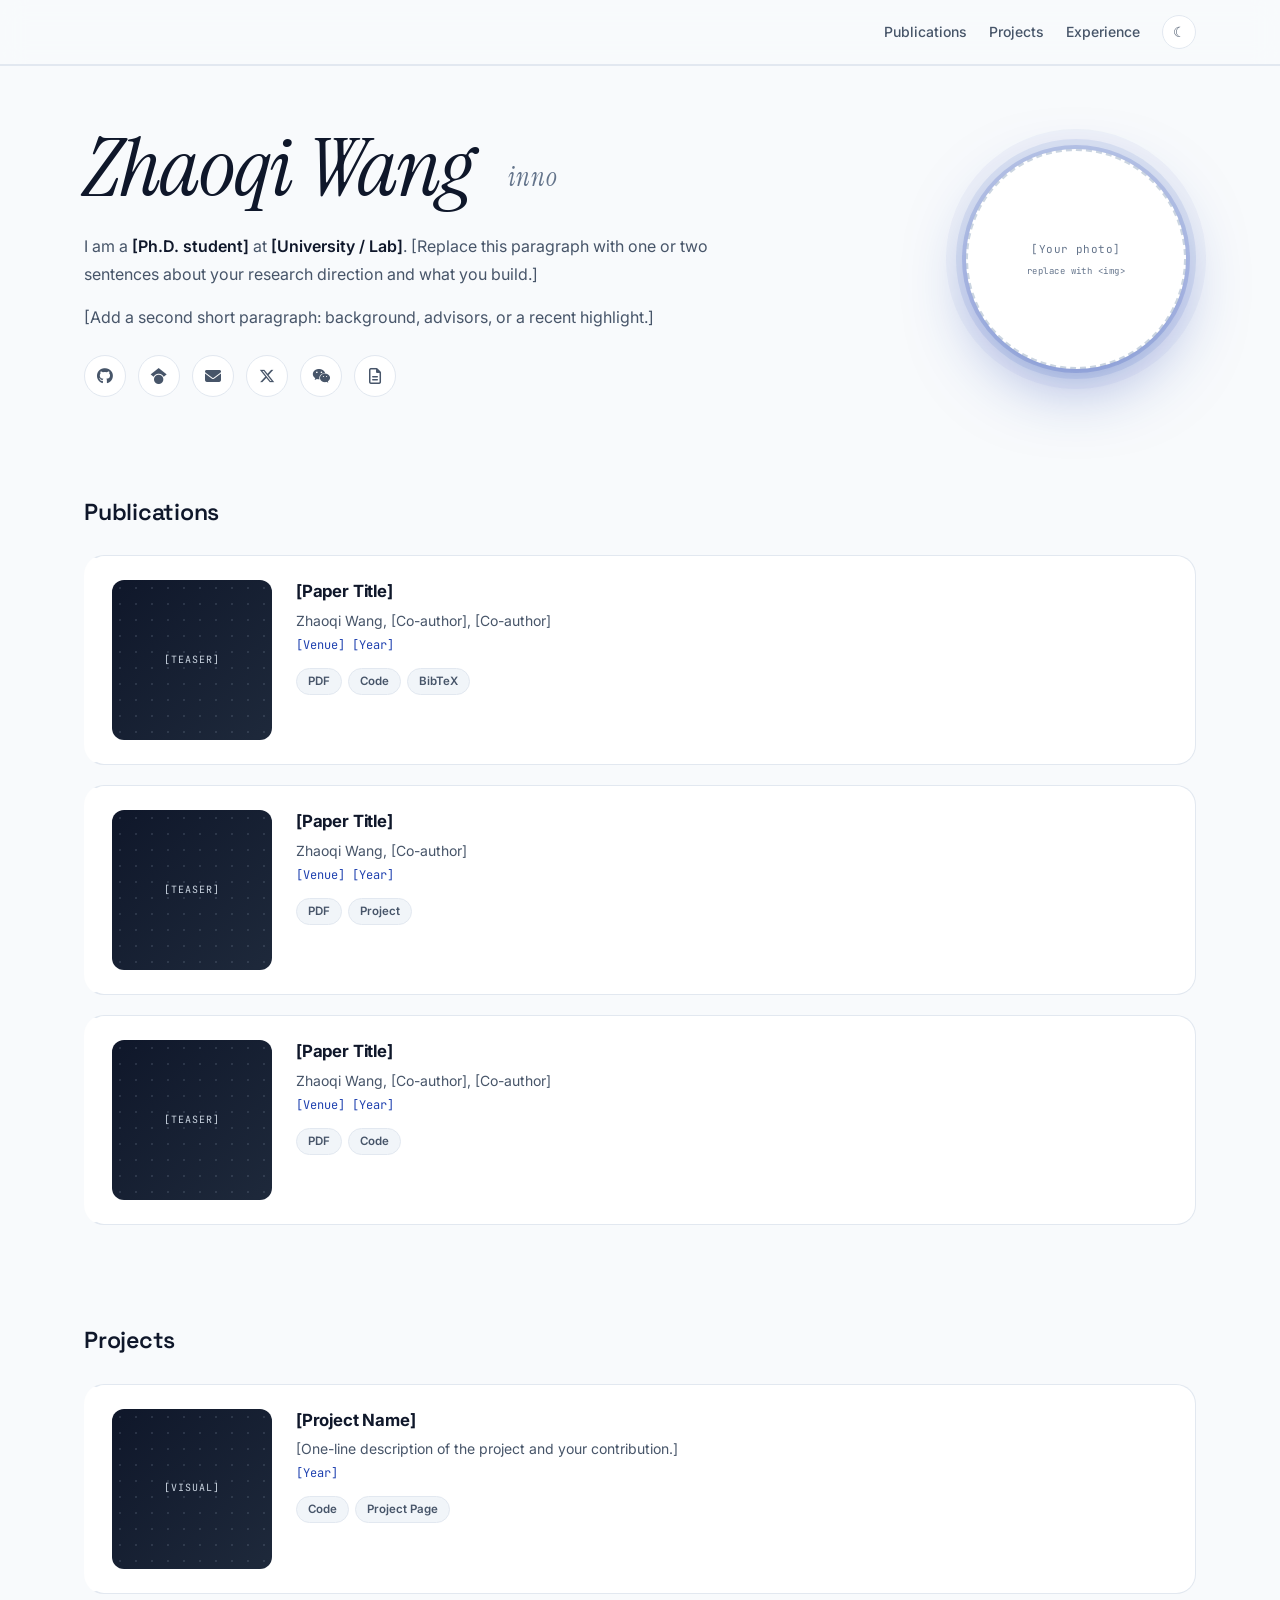
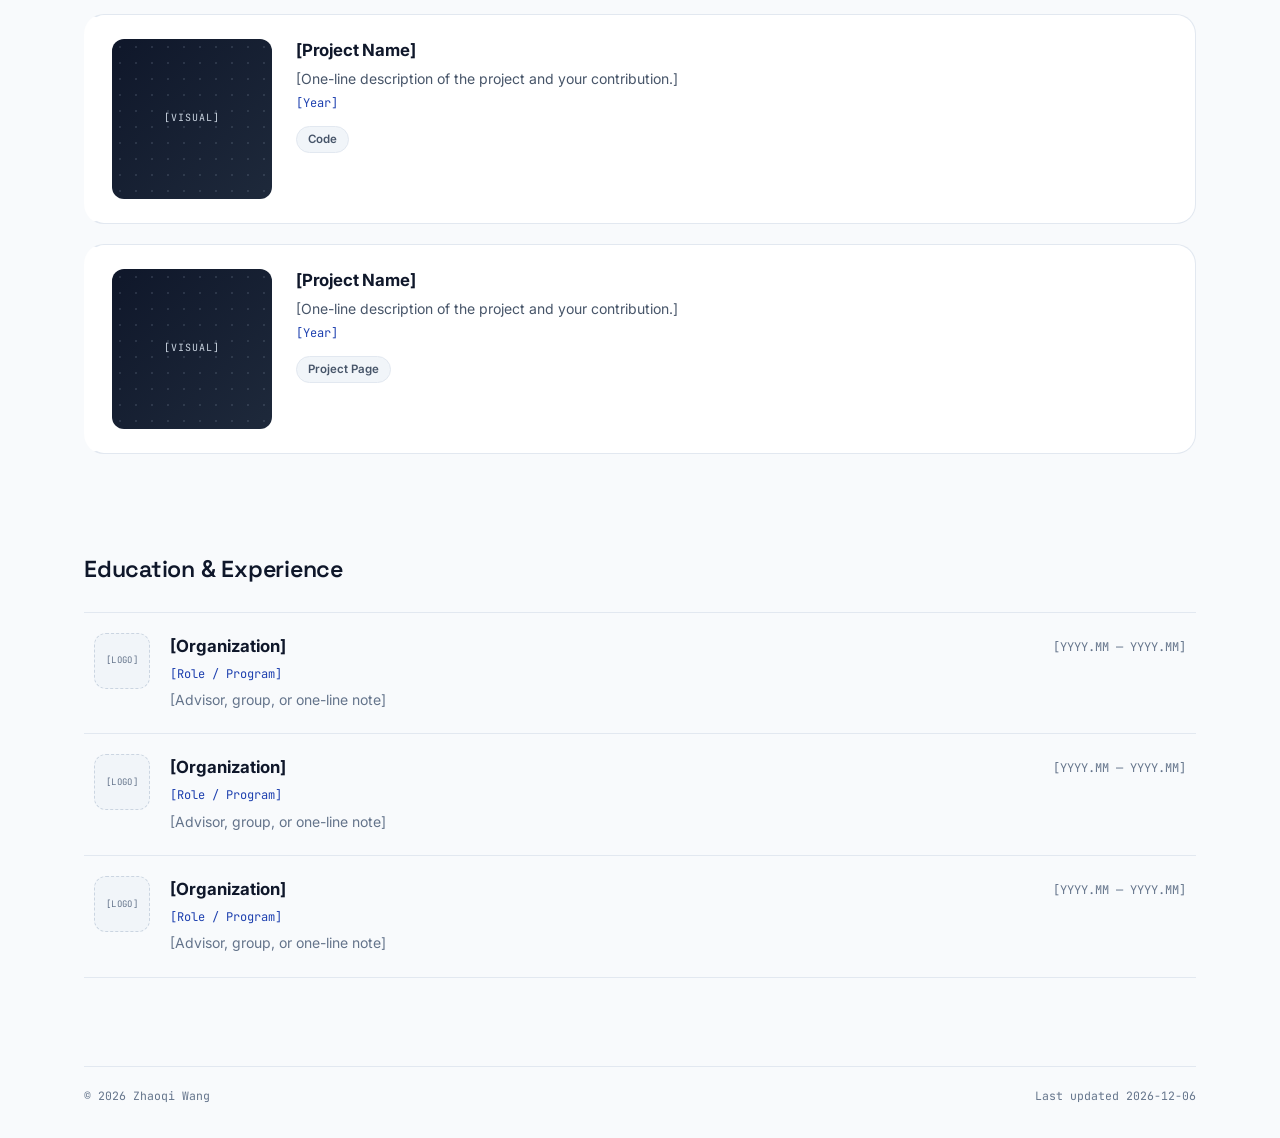
==== index.html @ 3d065499 "✨ feat: add static single-page homepage 1. index.html: add the hero, publications, projects, and edu" ====
<!DOCTYPE html>
<html lang="en" class="no-js">
<head>
    <meta charset="UTF-8">
    <meta name="viewport" content="width=device-width, initial-scale=1.0">
    <title>Zhaoqi Wang · inno</title>
    <meta name="description" content="Personal homepage of Zhaoqi Wang (inno) — [one-line research statement].">

    <link rel="icon" href="data:image/svg+xml,%3Csvg xmlns='http://www.w3.org/2000/svg' viewBox='0 0 64 64'%3E%3Crect width='64' height='64' rx='14' fill='%231e40af'/%3E%3Ctext x='32' y='41' font-family='Georgia,serif' font-style='italic' font-size='24' fill='%23ffffff' text-anchor='middle'%3Ei%3C/text%3E%3C/svg%3E">

    <link rel="preconnect" href="https://fonts.googleapis.com">
    <link rel="preconnect" href="https://fonts.gstatic.com" crossorigin>
    <link href="https://fonts.googleapis.com/css2?family=Inter:wght@300;400;500;600;700;800&family=Instrument+Serif:ital@1&family=JetBrains+Mono:wght@400;500&family=Space+Grotesk:wght@500;600&display=swap" rel="stylesheet">
    <link rel="stylesheet" href="https://cdnjs.cloudflare.com/ajax/libs/font-awesome/6.5.0/css/all.min.css">

    <script>
        (function () {
            try {
                var saved = localStorage.getItem('theme');
                var dark = saved ? saved === 'dark' : window.matchMedia('(prefers-color-scheme: dark)').matches;
                if (dark) document.documentElement.classList.add('dark');
            } catch (e) {}
        })();
    </script>

    <link rel="stylesheet" href="assets/css/site.css">
    <script src="assets/js/site.js" defer></script>
</head>
<body id="top">

    <a class="skip-link" href="#main">Skip to content</a>
    <div class="progress-bar" id="progressBar" aria-hidden="true"></div>

    <!-- ================== NAV ================== -->
    <nav class="nav-bar" aria-label="Primary">
        <div class="nav-inner">
            <div class="nav-right">
                <div class="nav-links">
                    <a href="#publications">Publications</a>
                    <a href="#projects">Projects</a>
                    <a href="#experience">Experience</a>
                </div>
                <button class="theme-toggle" id="themeToggle" type="button" aria-label="Switch to dark mode" aria-pressed="false">
                    <span class="theme-icon" aria-hidden="true">☾</span>
                </button>
            </div>
        </div>
    </nav>

    <main id="main" tabindex="-1" class="page">

    <!-- ================== HERO ================== -->
    <section class="hero-section" aria-labelledby="hero-title">
        <div class="hero-grid">
            <div class="hero-copy">
                <h1 class="hero-name" id="hero-title"><span class="hero-name-text">Zhaoqi Wang</span> <span class="hero-alias">inno</span></h1>

                <!-- TODO: replace with two short paragraphs about your work and background -->
                <div class="hero-bio">
                    <p>
                        I am a <strong>[Ph.D. student]</strong> at <strong>[University / Lab]</strong>.
                        [Replace this paragraph with one or two sentences about your research direction and what you build.]
                    </p>
                    <p>
                        [Add a second short paragraph: background, advisors, or a recent highlight.]
                    </p>
                </div>

                <!-- TODO: keep GitHub, replace the placeholder links and email -->
                <div class="social-row">
                    <a class="icon-btn" href="https://github.com/ZhaoQiiiii" target="_blank" rel="noopener" aria-label="GitHub" title="GitHub">
                        <i class="fab fa-github" aria-hidden="true"></i>
                    </a>
                    <a class="icon-btn" href="https://scholar.google.com/citations?user=07W_oIMAAAAJ" target="_blank" rel="noopener" aria-label="Google Scholar" title="Google Scholar">
                        <i class="fab fa-google-scholar" aria-hidden="true"></i>
                    </a>
                    <a class="icon-btn" href="mailto:iinnoovo123@gmail.com" aria-label="Email" title="Email">
                        <i class="fa-solid fa-envelope" aria-hidden="true"></i>
                    </a>
                    <a class="icon-btn" href="#" aria-label="TODO — X / Twitter link" title="X / Twitter">
                        <i class="fab fa-x-twitter" aria-hidden="true"></i>
                    </a>
                    <!-- TODO: replace data-wechat with your WeChat ID (click copies it) -->
                    <button class="icon-btn wechat-btn" id="wechatBtn" type="button" data-wechat="[WeChat ID]" aria-label="Copy WeChat ID" title="WeChat">
                        <i class="fa-brands fa-weixin" aria-hidden="true"></i>
                        <span class="wechat-tip" role="status" aria-live="polite"></span>
                    </button>
                    <a class="icon-btn" href="#" aria-label="TODO — CV link" title="CV">
                        <i class="fa-regular fa-file-lines" aria-hidden="true"></i>
                    </a>
                </div>
            </div>

            <div class="hero-photo">
                <!-- TODO: replace this block with <img class="profile-photo" src="assets/img/portrait.jpg" alt="Zhaoqi Wang"> -->
                <div class="profile-placeholder" role="img" aria-label="Placeholder for your portrait photo">
                    <span>[Your photo]</span>
                    <span class="profile-hint">replace with &lt;img&gt;</span>
                </div>
            </div>
        </div>
    </section>

    <!-- ================== PUBLICATIONS ================== -->
    <section id="publications" class="section reveal" aria-labelledby="publications-title">
        <h2 class="section-title" id="publications-title">Publications</h2>

        <!-- TODO: duplicate .pcard for each paper -->
        <div class="card-list">
            <article class="pcard">
                <div class="thumb" aria-hidden="true"><span>[Teaser]</span></div>
                <div class="pcard-body">
                    <h3 class="pcard-title">[Paper Title]</h3>
                    <p class="pauthors">Zhaoqi Wang, [Co-author], [Co-author]</p>
                    <p class="pvenue">[Venue] [Year]</p>
                    <div class="pcard-links">
                        <a class="link-pill" href="#" aria-label="TODO — paper PDF">PDF</a>
                        <a class="link-pill" href="#" aria-label="TODO — code">Code</a>
                        <a class="link-pill" href="#" aria-label="TODO — BibTeX">BibTeX</a>
                    </div>
                </div>
            </article>

            <article class="pcard">
                <div class="thumb" aria-hidden="true"><span>[Teaser]</span></div>
                <div class="pcard-body">
                    <h3 class="pcard-title">[Paper Title]</h3>
                    <p class="pauthors">Zhaoqi Wang, [Co-author]</p>
                    <p class="pvenue">[Venue] [Year]</p>
                    <div class="pcard-links">
                        <a class="link-pill" href="#" aria-label="TODO — paper PDF">PDF</a>
                        <a class="link-pill" href="#" aria-label="TODO — project page">Project</a>
                    </div>
                </div>
            </article>

            <article class="pcard">
                <div class="thumb" aria-hidden="true"><span>[Teaser]</span></div>
                <div class="pcard-body">
                    <h3 class="pcard-title">[Paper Title]</h3>
                    <p class="pauthors">Zhaoqi Wang, [Co-author], [Co-author]</p>
                    <p class="pvenue">[Venue] [Year]</p>
                    <div class="pcard-links">
                        <a class="link-pill" href="#" aria-label="TODO — paper PDF">PDF</a>
                        <a class="link-pill" href="#" aria-label="TODO — code">Code</a>
                    </div>
                </div>
            </article>
        </div>
    </section>

    <!-- ================== PROJECTS ================== -->
    <section id="projects" class="section reveal" aria-labelledby="projects-title">
        <h2 class="section-title" id="projects-title">Projects</h2>

        <!-- TODO: duplicate .pcard for each project -->
        <div class="card-list">
            <article class="pcard">
                <div class="thumb" aria-hidden="true"><span>[Visual]</span></div>
                <div class="pcard-body">
                    <h3 class="pcard-title">[Project Name]</h3>
                    <p class="pdesc">[One-line description of the project and your contribution.]</p>
                    <p class="pvenue">[Year]</p>
                    <div class="pcard-links">
                        <a class="link-pill" href="#" aria-label="TODO — code">Code</a>
                        <a class="link-pill" href="#" aria-label="TODO — project page">Project Page</a>
                    </div>
                </div>
            </article>

            <article class="pcard">
                <div class="thumb" aria-hidden="true"><span>[Visual]</span></div>
                <div class="pcard-body">
                    <h3 class="pcard-title">[Project Name]</h3>
                    <p class="pdesc">[One-line description of the project and your contribution.]</p>
                    <p class="pvenue">[Year]</p>
                    <div class="pcard-links">
                        <a class="link-pill" href="#" aria-label="TODO — code">Code</a>
                    </div>
                </div>
            </article>

            <article class="pcard">
                <div class="thumb" aria-hidden="true"><span>[Visual]</span></div>
                <div class="pcard-body">
                    <h3 class="pcard-title">[Project Name]</h3>
                    <p class="pdesc">[One-line description of the project and your contribution.]</p>
                    <p class="pvenue">[Year]</p>
                    <div class="pcard-links">
                        <a class="link-pill" href="#" aria-label="TODO — project page">Project Page</a>
                    </div>
                </div>
            </article>
        </div>
    </section>

    <!-- ================== EXPERIENCE ================== -->
    <section id="experience" class="section reveal" aria-labelledby="experience-title">
        <h2 class="section-title" id="experience-title">Education <span class="amp">&amp;</span> Experience</h2>

        <!-- TODO: replace rows; add or delete .exp-row as needed. Keep this logo / info / date layout. -->
        <div class="exp-list">
            <div class="exp-row">
                <div class="exp-logo" aria-hidden="true">[Logo]</div>
                <div class="exp-info">
                    <b>[Organization]</b>
                    <p class="role">[Role / Program]</p>
                    <p>[Advisor, group, or one-line note]</p>
                </div>
                <div class="exp-date">[YYYY.MM — YYYY.MM]</div>
            </div>

            <div class="exp-row">
                <div class="exp-logo" aria-hidden="true">[Logo]</div>
                <div class="exp-info">
                    <b>[Organization]</b>
                    <p class="role">[Role / Program]</p>
                    <p>[Advisor, group, or one-line note]</p>
                </div>
                <div class="exp-date">[YYYY.MM — YYYY.MM]</div>
            </div>

            <div class="exp-row">
                <div class="exp-logo" aria-hidden="true">[Logo]</div>
                <div class="exp-info">
                    <b>[Organization]</b>
                    <p class="role">[Role / Program]</p>
                    <p>[Advisor, group, or one-line note]</p>
                </div>
                <div class="exp-date">[YYYY.MM — YYYY.MM]</div>
            </div>
        </div>
    </section>

    </main>

    <!-- ================== FOOTER ================== -->
    <footer class="site-footer">
        <div class="footer-inner">
            <div class="footer-meta">© <span id="year">2026</span> Zhaoqi Wang</div>
            <div class="footer-meta">Last updated <span id="last-updated">—</span></div>
        </div>
    </footer>

    <button class="back-to-top" id="backToTop" type="button" aria-label="Back to top">↑</button>

</body>
</html>
---- assets/css/site.css ----
/* ============================================================
   Zhaoqi Wang — personal homepage
   Visual language: light academic / blue accent / card grid.
   Code is original; layout and tokens follow the reference style.
   ============================================================ */

:root {
    --brand: #1e40af;
    --brand-2: #1d4ed8;
    --brand-hover: #1e3a8a;
    --brand-gradient: linear-gradient(135deg, #1e40af 0%, #1d4ed8 100%);

    --bg: #f8fafc;
    --surface: #ffffff;
    --border: #e2e8f0;
    --border-subtle: #f1f5f9;

    --text: #0f172a;
    --text-soft: #475569;
    --text-muted: #64748b;

    --maxw: 1152px;
    --radius: 20px;
    --radius-sm: 12px;
    --shadow-card: 0 16px 48px -12px rgba(30, 64, 175, 0.20);
    --shadow-soft: 0 8px 24px -12px rgba(15, 23, 42, 0.18);

    --font-sans: 'Inter', 'Lato', system-ui, -apple-system, BlinkMacSystemFont, 'Segoe UI', Roboto, sans-serif;
    --font-display: 'Instrument Serif', Georgia, 'Times New Roman', serif;
    --font-heading: 'Space Grotesk', 'Inter', system-ui, sans-serif;
    --font-mono: 'JetBrains Mono', 'SF Mono', 'Fira Code', ui-monospace, SFMono-Regular, Menlo, monospace;

    --ease: cubic-bezier(0.2, 0.7, 0.2, 1);
}

html.dark {
    color-scheme: dark;
    --brand: #93c5fd;
    --brand-2: #a5b4fc;
    --brand-hover: #bfdbfe;
    --brand-gradient: linear-gradient(135deg, #93c5fd 0%, #a5b4fc 100%);

    --bg: #0d1117;
    --surface: #161b22;
    --border: #21262d;
    --border-subtle: #161b22;

    --text: #e6edf3;
    --text-soft: #c9d1d9;
    --text-muted: #8b949e;

    --shadow-card: 0 16px 48px -12px rgba(0, 0, 0, 0.55);
    --shadow-soft: 0 8px 24px -12px rgba(0, 0, 0, 0.55);
}

/* ===== reset & base ===== */
*, *::before, *::after { box-sizing: border-box; }

html {
    background: var(--bg);
    scroll-behavior: smooth;
    -webkit-text-size-adjust: 100%;
}

body {
    margin: 0;
    font-family: var(--font-sans);
    background: var(--bg);
    color: var(--text);
    line-height: 1.65;
    -webkit-font-smoothing: antialiased;
    -moz-osx-font-smoothing: grayscale;
    overflow-x: clip;
}

img, svg { max-width: 100%; display: block; }

a {
    color: var(--brand);
    text-decoration: none;
    transition: color 0.15s ease;
}
a:hover { color: var(--brand-hover); }


p { margin: 0 0 1em; }
ul { margin: 0; padding: 0; }

::selection { background: rgba(30, 64, 175, 0.16); color: var(--text); }

:focus-visible {
    outline: 2px solid var(--brand);
    outline-offset: 3px;
    border-radius: 4px;
}

.skip-link {
    position: fixed;
    top: 8px;
    left: 8px;
    z-index: 200;
    padding: 10px 14px;
    border-radius: 8px;
    background: var(--brand);
    color: #fff;
    font-size: 0.85rem;
    transform: translateY(-160%);
    transition: transform 0.2s var(--ease);
}
.skip-link:focus { transform: none; color: #fff; }
#main:focus { outline: none; }

/* Controls that require JavaScript */
.no-js .theme-toggle,
.no-js .wechat-btn { display: none; }

/* ===== reading progress ===== */
.progress-bar {
    position: fixed;
    top: 0;
    left: 0;
    z-index: 100;
    height: 3px;
    width: 0;
    background-image: linear-gradient(90deg, #ff5b1f 0%, #ff5fa2 50%, #1547ff 100%);
    background-size: 100vw 100%;
    box-shadow: 0 0 14px rgba(21, 71, 255, 0.35);
}

html.dark .progress-bar {
    background-image: linear-gradient(90deg, #fb923c 0%, #f472b6 50%, #60a5fa 100%);
    box-shadow: 0 0 14px rgba(96, 165, 250, 0.45);
}

/* ===== nav ===== */
.nav-bar {
    position: sticky;
    top: 0;
    z-index: 50;
    background: color-mix(in srgb, var(--bg) 82%, transparent);
    border-bottom: 2px solid var(--border);
    backdrop-filter: saturate(180%) blur(12px);
    -webkit-backdrop-filter: saturate(180%) blur(12px);
}

.nav-inner {
    max-width: var(--maxw);
    margin: 0 auto;
    padding: 0 20px;
    height: 64px;
    display: flex;
    align-items: center;
    justify-content: flex-end;
    gap: 16px;
}

.nav-right {
    display: flex;
    align-items: center;
    gap: 22px;
}

.nav-links {
    display: flex;
    align-items: center;
    gap: 22px;
    font-size: 14px;
    font-weight: 500;
}

.nav-links a {
    position: relative;
    color: var(--text-soft);
    padding: 4px 0;
}
.nav-links a::after {
    content: "";
    position: absolute;
    left: 0;
    right: 100%;
    bottom: 0;
    height: 2px;
    border-radius: 2px;
    background: var(--brand-gradient);
    transition: right 0.2s var(--ease), left 0.2s var(--ease);
}
.nav-links a:hover { color: var(--text); }
.nav-links a:hover::after { left: 0; right: 0; }

.theme-toggle {
    display: inline-flex;
    align-items: center;
    justify-content: center;
    flex-shrink: 0;
    width: 34px;
    height: 34px;
    border: 1px solid var(--border);
    border-radius: 50%;
    background: var(--surface);
    color: var(--text-soft);
    font-size: 14px;
    cursor: pointer;
    transition: color 0.15s ease, border-color 0.15s ease;
}
.theme-toggle:hover { color: var(--brand); border-color: var(--brand); }

/* ===== layout ===== */
.page {
    max-width: var(--maxw);
    margin: 0 auto;
    padding: 0 20px;
}

/* ===== hero ===== */
.hero-section {
    position: relative;
    padding: 56px 0 48px;
}
.hero-grid {
    display: grid;
    grid-template-columns: minmax(0, 1fr) 240px;
    gap: 48px;
    align-items: center;
}

.hero-name-text {
    display: inline-block;
    transform: scaleY(0.92);
    transform-origin: center center;
}

.hero-name {
    display: flex;
    align-items: center;
    margin: 0;
    font-family: var(--font-display);
    font-style: italic;
    font-weight: 400;
    font-size: clamp(3rem, 6.8vw, 5.6rem);
    letter-spacing: -0.015em;
    line-height: 1.05;
    overflow-wrap: anywhere;
}

.hero-alias {
    display: inline-block;
    margin-left: 0.35em;
    font-family: var(--font-display);
    font-style: italic;
    font-size: 0.3em;
    font-weight: 400;
    letter-spacing: 0.04em;
    color: var(--text-muted);
    white-space: nowrap;
    transform: translate(1em, 0.4em);
}

.hero-bio {
    max-width: 42rem;
    margin-top: 1.25rem;
    color: var(--text-soft);
}
.hero-bio p { line-height: 1.7; }
.hero-bio p:last-child { margin-bottom: 0; }
.hero-bio strong { color: var(--text); font-weight: 600; }

.social-row {
    display: flex;
    flex-wrap: wrap;
    gap: 12px;
    margin-top: 1.5rem;
}

.icon-btn {
    position: relative;
    display: inline-flex;
    align-items: center;
    justify-content: center;
    width: 42px;
    height: 42px;
    padding: 0;
    border: 1px solid var(--border);
    border-radius: 50%;
    background: var(--surface);
    color: var(--text-soft);
    font-family: inherit;
    font-size: 16px;
    line-height: 1;
    cursor: pointer;
    transition: transform 0.2s ease, background 0.2s ease, color 0.2s ease, border-color 0.2s ease;
}
.icon-btn:hover {
    transform: translateY(-3px) rotate(-6deg);
    background: var(--text);
    color: var(--surface);
    border-color: var(--text);
}

.wechat-tip {
    position: absolute;
    bottom: calc(100% + 8px);
    left: 50%;
    padding: 3px 8px;
    border-radius: 6px;
    background: var(--text);
    color: var(--surface);
    font-family: var(--font-mono);
    font-size: 10px;
    line-height: 1.5;
    white-space: nowrap;
    opacity: 0;
    pointer-events: none;
    transform: translateX(-50%) translateY(4px);
    transition: opacity 0.15s ease, transform 0.15s ease;
}
.wechat-btn.copied .wechat-tip {
    opacity: 1;
    transform: translateX(-50%) translateY(0);
}

.hero-photo {
    display: flex;
    align-items: center;
    justify-content: center;
}

.profile-photo,
.profile-placeholder {
    width: 220px;
    height: 220px;
    border-radius: 50%;
    box-shadow:
        0 0 0 4px rgba(30, 64, 175, 0.18),
        0 0 0 10px rgba(30, 64, 175, 0.09),
        0 0 0 20px rgba(30, 64, 175, 0.04),
        0 24px 70px -15px rgba(30, 64, 175, 0.50);
}

.profile-photo {
    object-fit: cover;
}

.profile-placeholder {
    display: grid;
    place-content: center;
    gap: 6px;
    padding: 24px;
    border: 2px dashed #cbd5e1;
    background: var(--surface);
    text-align: center;
    font-family: var(--font-mono);
    font-size: 11px;
    letter-spacing: 0.04em;
    color: var(--text-muted);
    overflow-wrap: anywhere;
}
.profile-hint { font-size: 9px; color: var(--text-muted); }

/* ===== sections ===== */
.section {
    padding: 48px 0;
    scroll-margin-top: 80px;
}

.section-title {
    margin: 0;
    font-family: var(--font-heading);
    font-size: 1.45rem;
    font-weight: 600;
    letter-spacing: -0.01em;
    color: var(--text);
}

.amp {
    font-family: var(--font-sans);
    font-weight: 600;
}

/* ===== paper / project cards ===== */
.card-list {
    display: flex;
    flex-direction: column;
    gap: 20px;
    margin-top: 24px;
}

.pcard {
    display: flex;
    gap: 24px;
    padding: 24px;
    background: var(--surface);
    border: 1px solid var(--border);
    border-left: 4px solid transparent;
    border-radius: var(--radius);
    transition: transform 0.2s var(--ease), box-shadow 0.2s var(--ease), border-color 0.2s var(--ease);
}
.pcard:hover,
.pcard:focus-within {
    transform: translateY(-3px);
    border-left-color: var(--brand);
    box-shadow: var(--shadow-card);
}

.thumb {
    position: relative;
    display: grid;
    place-items: center;
    flex-shrink: 0;
    width: 160px;
    height: 160px;
    padding: 10px;
    border-radius: var(--radius-sm);
    background: linear-gradient(135deg, #0f172a 0%, #1e293b 100%);
    color: #cbd5e1;
    font-family: var(--font-mono);
    font-size: 10px;
    letter-spacing: 0.1em;
    text-transform: uppercase;
    text-align: center;
    overflow: hidden;
    overflow-wrap: anywhere;
}
.thumb::before {
    content: "";
    position: absolute;
    inset: 0;
    background-image: radial-gradient(rgba(148, 163, 184, 0.18) 1px, transparent 1px);
    background-size: 16px 16px;
}
.thumb span { position: relative; }

.pcard-body { min-width: 0; }

.pcard-title {
    margin: 0 0 6px;
    font-size: 1.05rem;
    font-weight: 700;
    line-height: 1.4;
    letter-spacing: -0.01em;
    overflow-wrap: anywhere;
}

.pauthors,
.pdesc {
    margin: 0 0 4px;
    font-size: 0.875rem;
    line-height: 1.6;
    color: var(--text-soft);
    overflow-wrap: anywhere;
}

.pvenue {
    margin: 0;
    font-family: var(--font-mono);
    font-size: 12px;
    color: var(--brand);
}

.pcard-links {
    display: flex;
    flex-wrap: wrap;
    gap: 6px;
    margin-top: 12px;
}

.link-pill {
    display: inline-flex;
    align-items: center;
    padding: 3px 11px;
    border: 1px solid var(--border);
    border-radius: 999px;
    background: var(--border-subtle);
    color: var(--text-soft);
    font-size: 11.5px;
    font-weight: 600;
    transition: color 0.15s ease, background 0.15s ease, border-color 0.15s ease;
}
.link-pill:hover {
    color: #fff;
    background: var(--brand-gradient);
    border-color: transparent;
}

/* ===== experience (kept layout: logo / info / date) ===== */
.exp-list {
    margin-top: 24px;
    border-top: 1px solid var(--border);
}

.exp-row {
    display: grid;
    grid-template-columns: 56px minmax(0, 1fr) auto;
    gap: 20px;
    align-items: start;
    padding: 20px 10px;
    border-bottom: 1px solid var(--border);
    transition: background 0.2s ease, padding 0.2s ease, box-shadow 0.2s ease, border-radius 0.2s ease;
}
.exp-row:hover {
    padding-left: 16px;
    background: var(--surface);
    border-radius: var(--radius-sm);
    box-shadow: var(--shadow-soft);
}

.exp-logo {
    display: grid;
    place-items: center;
    width: 56px;
    height: 56px;
    border: 1px dashed #cbd5e1;
    border-radius: var(--radius-sm);
    background: var(--border-subtle);
    font-family: var(--font-mono);
    font-size: 9px;
    letter-spacing: 0.04em;
    text-transform: uppercase;
    color: var(--text-muted);
    text-align: center;
    overflow-wrap: anywhere;
}

.exp-info { min-width: 0; }
.exp-info b {
    font-size: 1.05rem;
    font-weight: 700;
}
.exp-info .role {
    margin: 4px 0;
    font-family: var(--font-mono);
    font-size: 12px;
    color: var(--brand);
}
.exp-info p {
    margin: 2px 0;
    font-size: 0.875rem;
    color: var(--text-muted);
    overflow-wrap: anywhere;
}

.exp-date {
    padding-top: 5px;
    font-family: var(--font-mono);
    font-size: 12px;
    color: var(--text-muted);
    white-space: nowrap;
}

/* ===== footer ===== */
.site-footer {
    max-width: var(--maxw);
    margin: 0 auto;
    padding: 40px 20px 32px;
}
.footer-inner {
    display: flex;
    align-items: center;
    justify-content: space-between;
    gap: 16px;
    flex-wrap: wrap;
    padding-top: 20px;
    border-top: 1px solid var(--border);
    font-family: var(--font-mono);
    font-size: 11.5px;
    color: var(--text-muted);
}
.footer-meta { min-width: 0; overflow-wrap: anywhere; }
.footer-meta a { color: var(--text-muted); text-decoration: underline; text-underline-offset: 3px; }
.footer-meta a:hover { color: var(--brand); }

/* ===== back to top ===== */
.back-to-top {
    position: fixed;
    right: 24px;
    bottom: 24px;
    z-index: 40;
    display: flex;
    align-items: center;
    justify-content: center;
    width: 44px;
    height: 44px;
    border: 1px solid var(--border);
    border-radius: 50%;
    background: var(--surface);
    color: var(--brand);
    box-shadow: var(--shadow-soft);
    cursor: pointer;
    opacity: 0;
    visibility: hidden;
    transform: translateY(12px);
    transition: opacity 0.2s ease, transform 0.2s ease, visibility 0.2s ease, background 0.2s ease;
}
.back-to-top.visible {
    opacity: 1;
    visibility: visible;
    transform: none;
}
.back-to-top:hover { background: var(--brand); color: #fff; }

/* ===== reveal ===== */
html.js .reveal {
    opacity: 0;
    transform: translateY(16px);
    transition: opacity 0.5s var(--ease), transform 0.5s var(--ease);
}
html.js .reveal.visible {
    opacity: 1;
    transform: none;
}

/* ===== responsive ===== */
@media (max-width: 900px) {
    .hero-grid {
        grid-template-columns: minmax(0, 1fr);
        gap: 36px;
    }
    .hero-photo { justify-content: flex-start; }
    .hero-section { padding-top: 44px; }
}

@media (max-width: 640px) {
    .nav-links { display: none; }

    .pcard { flex-direction: column; }
    .thumb { width: 100%; height: 200px; }

    .exp-row {
        grid-template-columns: 48px minmax(0, 1fr);
        gap: 16px;
    }
    .exp-logo { width: 48px; height: 48px; }
    .exp-date { grid-column: 2; padding-top: 0; }

}

@media (max-width: 480px) {
    .nav-inner,
    .page { padding-left: 16px; padding-right: 16px; }
    .site-footer { padding-left: 16px; padding-right: 16px; }
    .profile-photo,
    .profile-placeholder { width: 180px; height: 180px; }
    .icon-btn { width: 40px; height: 40px; }
    .footer-inner { flex-direction: column; align-items: flex-start; }
    .back-to-top { right: 16px; bottom: 16px; }
}

/* ===== dark-mode component overrides ===== */
html.dark .profile-placeholder { border-color: #334155; }
html.dark .exp-logo { border-color: #334155; }
html.dark .thumb { background: linear-gradient(135deg, #020617 0%, #0f172a 100%); }
html.dark .skip-link { color: #0d1117; }
html.dark .link-pill:hover { color: #0d1117; }
html.dark .back-to-top:hover { color: #0d1117; }
html.dark ::selection { background: rgba(147, 197, 253, 0.25); }

/* ===== reduced motion ===== */
@media (prefers-reduced-motion: reduce) {
    html { scroll-behavior: auto; }
    *, *::before, *::after {
        animation-duration: 0.001ms !important;
        animation-iteration-count: 1 !important;
        transition-duration: 0.001ms !important;
    }
    html.js .reveal { opacity: 1; transform: none; }
}
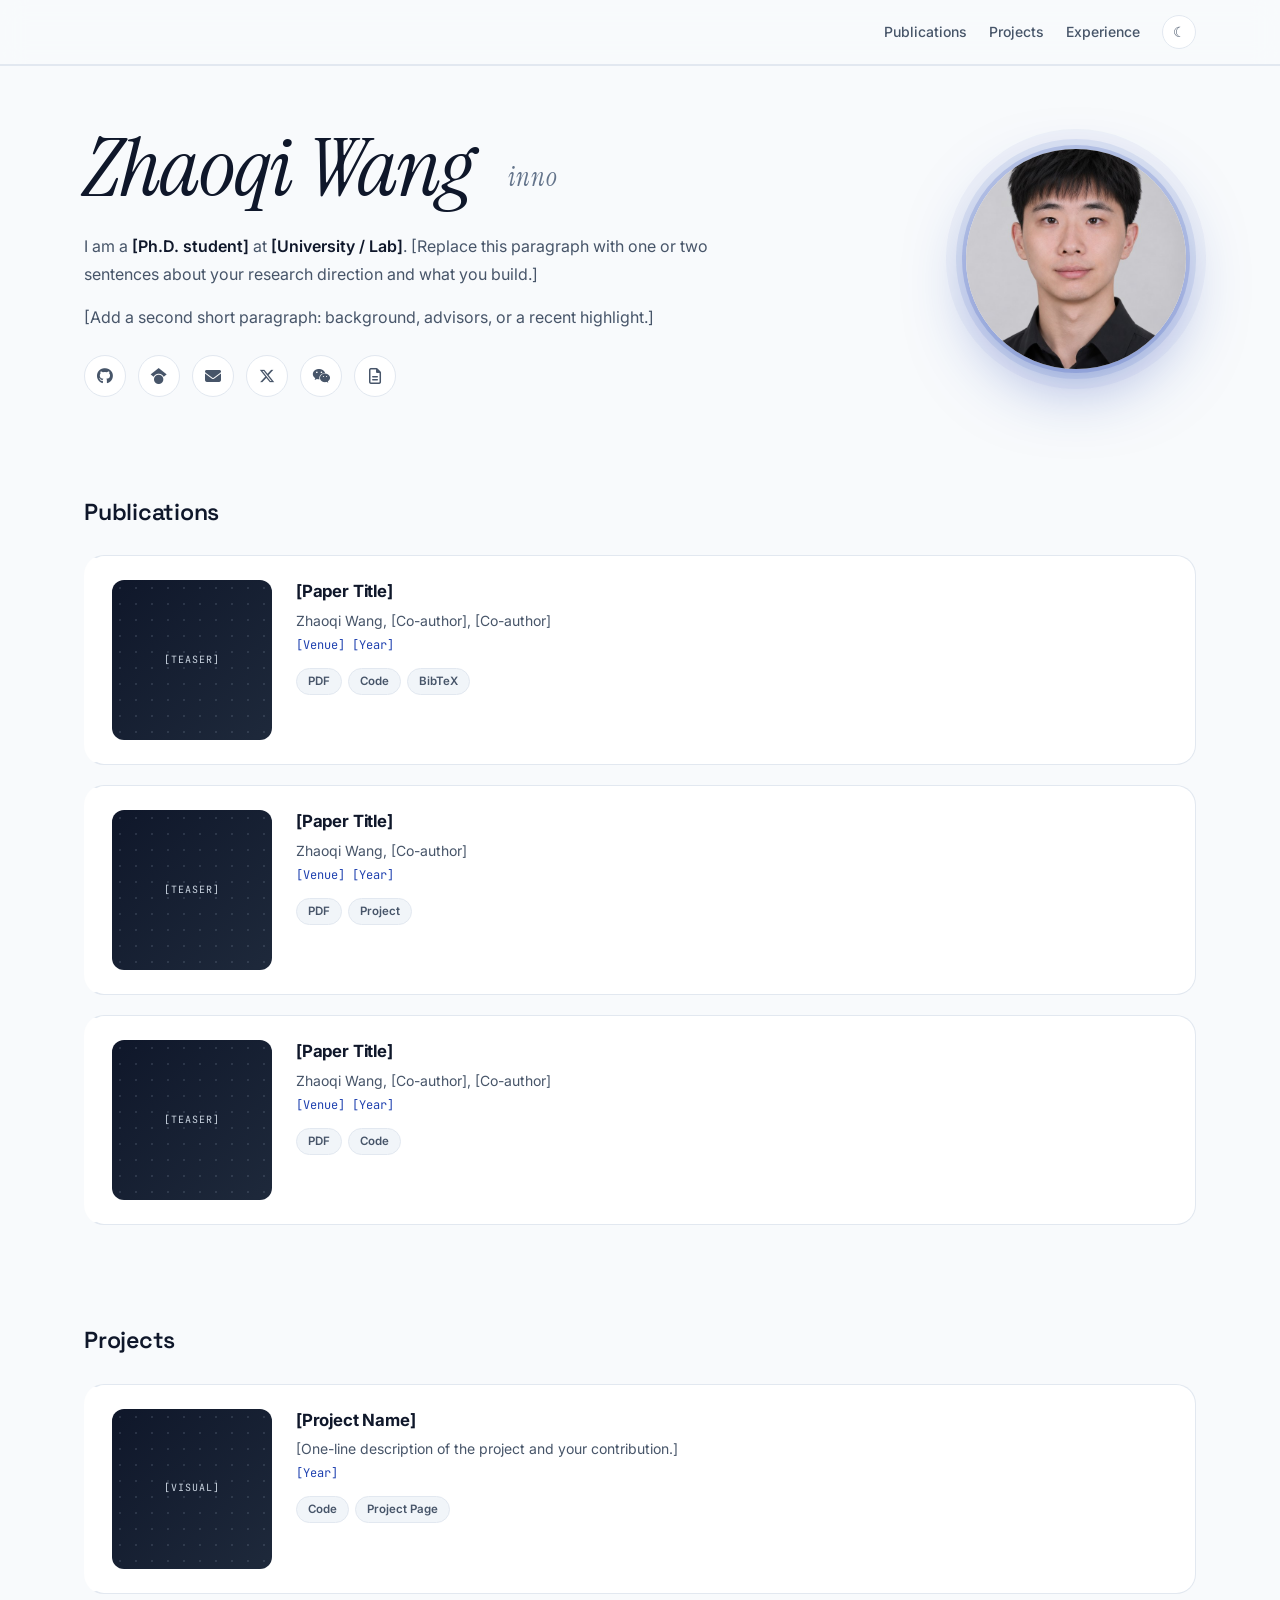
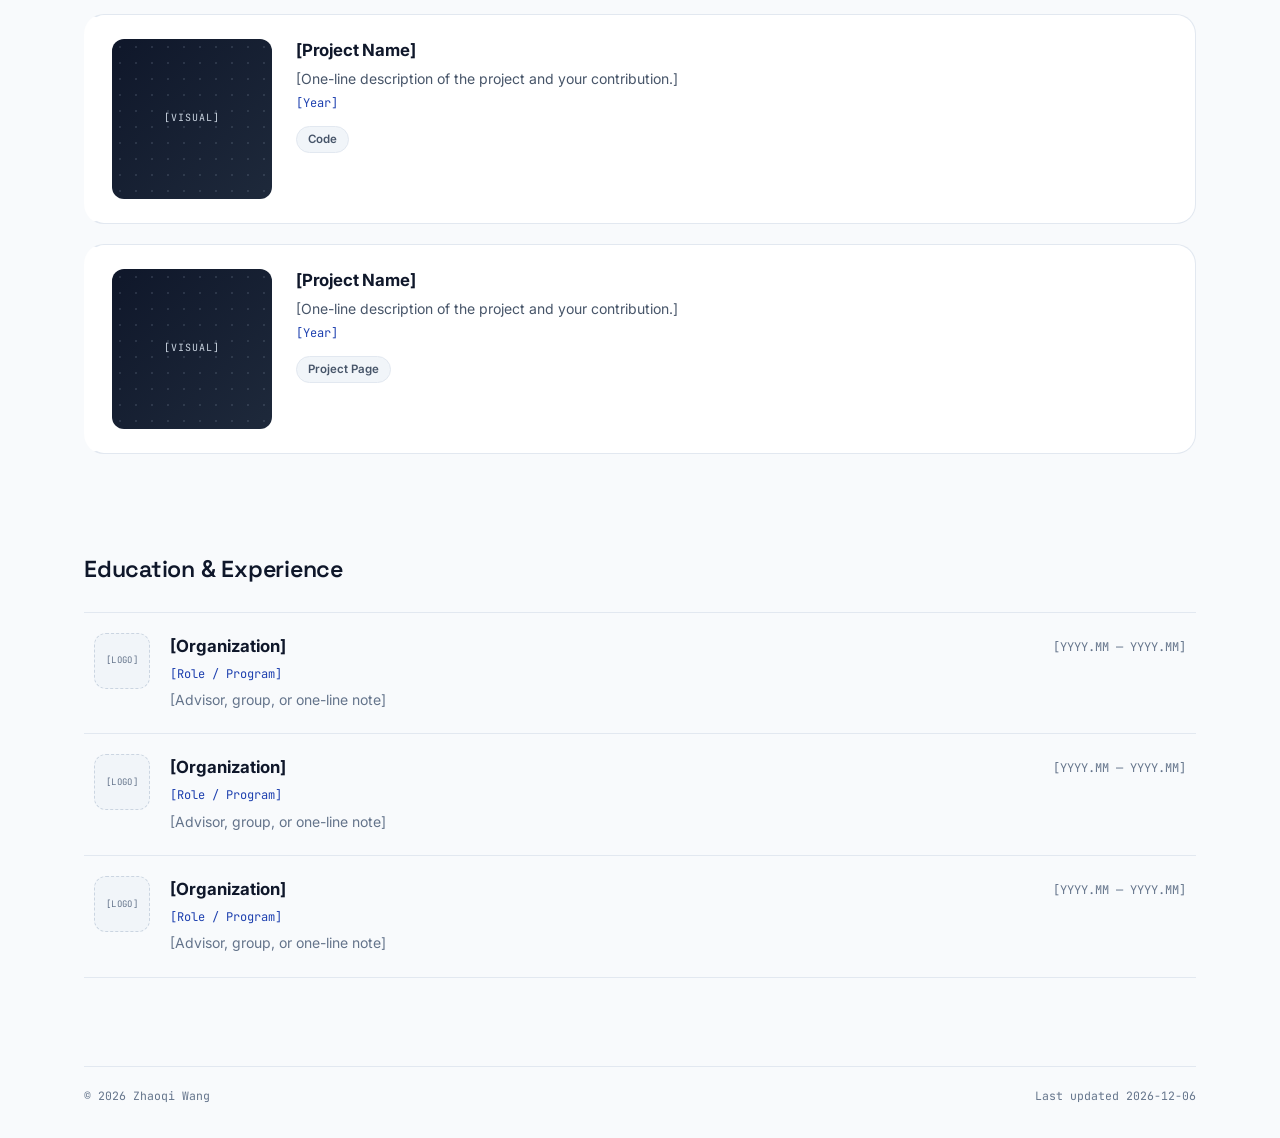
==== commit f7594d44: "✨ feat: add portrait and work page structure 1. index.html: update asset paths, render the portrait," ====
--- a/index.html
+++ b/index.html
@@ -3,10 +3,10 @@
 <head>
     <meta charset="UTF-8">
     <meta name="viewport" content="width=device-width, initial-scale=1.0">
-    <title>Zhaoqi Wang · inno</title>
+    <title>ZhaoQi Wang</title>
     <meta name="description" content="Personal homepage of Zhaoqi Wang (inno) — [one-line research statement].">
 
-    <link rel="icon" href="data:image/svg+xml,%3Csvg xmlns='http://www.w3.org/2000/svg' viewBox='0 0 64 64'%3E%3Crect width='64' height='64' rx='14' fill='%231e40af'/%3E%3Ctext x='32' y='41' font-family='Georgia,serif' font-style='italic' font-size='24' fill='%23ffffff' text-anchor='middle'%3Ei%3C/text%3E%3C/svg%3E">
+    <link rel="icon" href="./assets/figures/icon.svg">
 
     <link rel="preconnect" href="https://fonts.googleapis.com">
     <link rel="preconnect" href="https://fonts.gstatic.com" crossorigin>
@@ -23,10 +23,18 @@
         })();
     </script>
 
-    <link rel="stylesheet" href="assets/css/site.css">
-    <script src="assets/js/site.js" defer></script>
+    <link rel="stylesheet" href="site.css">
+    <script src="site.js" defer></script>
 </head>
 <body id="top">
+
+    <!--
+      File layout:
+        site.css, site.js       page CSS and JS
+        assets/figures/         images, videos, logos, and the portrait
+        assets/files/           CV and other page documents
+        work/                   independent subpages; copy work/_template/
+    -->
 
     <a class="skip-link" href="#main">Skip to content</a>
     <div class="progress-bar" id="progressBar" aria-hidden="true"></div>
@@ -92,11 +100,7 @@
             </div>
 
             <div class="hero-photo">
-                <!-- TODO: replace this block with <img class="profile-photo" src="assets/img/portrait.jpg" alt="Zhaoqi Wang"> -->
-                <div class="profile-placeholder" role="img" aria-label="Placeholder for your portrait photo">
-                    <span>[Your photo]</span>
-                    <span class="profile-hint">replace with &lt;img&gt;</span>
-                </div>
+                <img class="profile-photo" src="assets/figures/portrait.jpg" alt="ZhaoQi Wang">
             </div>
         </div>
     </section>
@@ -105,7 +109,10 @@
     <section id="publications" class="section reveal" aria-labelledby="publications-title">
         <h2 class="section-title" id="publications-title">Publications</h2>
 
-        <!-- TODO: duplicate .pcard for each paper -->
+        <!-- TODO: duplicate .pcard for each paper.
+             Paper media: put the teaser in work/<paper-slug>/assets/images/ and the PDF/BibTeX in
+             work/<paper-slug>/assets/files/. Replace the .thumb span with
+             <img class="thumb-media" src="./work/<paper-slug>/assets/images/teaser.png" alt="">. -->
         <div class="card-list">
             <article class="pcard">
                 <div class="thumb" aria-hidden="true"><span>[Teaser]</span></div>
@@ -153,7 +160,9 @@
     <section id="projects" class="section reveal" aria-labelledby="projects-title">
         <h2 class="section-title" id="projects-title">Projects</h2>
 
-        <!-- TODO: duplicate .pcard for each project -->
+        <!-- TODO: duplicate .pcard for each project.
+             Project pages: copy work/_template/ to work/<page-slug>/ and link the card
+             to ./work/<page-slug>/. -->
         <div class="card-list">
             <article class="pcard">
                 <div class="thumb" aria-hidden="true"><span>[Visual]</span></div>
--- a/site.css
+++ b/site.css
@@ -0,0 +1,672 @@
+/* ============================================================
+   Zhaoqi Wang — personal homepage
+   Visual language: light academic / blue accent / card grid.
+   Code is original; layout and tokens follow the reference style.
+   ============================================================ */
+
+:root {
+    --brand: #1e40af;
+    --brand-2: #1d4ed8;
+    --brand-hover: #1e3a8a;
+    --brand-gradient: linear-gradient(135deg, #1e40af 0%, #1d4ed8 100%);
+
+    --bg: #f8fafc;
+    --surface: #ffffff;
+    --border: #e2e8f0;
+    --border-subtle: #f1f5f9;
+
+    --text: #0f172a;
+    --text-soft: #475569;
+    --text-muted: #64748b;
+
+    --maxw: 1152px;
+    --radius: 20px;
+    --radius-sm: 12px;
+    --shadow-card: 0 16px 48px -12px rgba(30, 64, 175, 0.20);
+    --shadow-soft: 0 8px 24px -12px rgba(15, 23, 42, 0.18);
+
+    --font-sans: 'Inter', 'Lato', system-ui, -apple-system, BlinkMacSystemFont, 'Segoe UI', Roboto, sans-serif;
+    --font-display: 'Instrument Serif', Georgia, 'Times New Roman', serif;
+    --font-heading: 'Space Grotesk', 'Inter', system-ui, sans-serif;
+    --font-mono: 'JetBrains Mono', 'SF Mono', 'Fira Code', ui-monospace, SFMono-Regular, Menlo, monospace;
+
+    --ease: cubic-bezier(0.2, 0.7, 0.2, 1);
+}
+
+html.dark {
+    color-scheme: dark;
+    --brand: #93c5fd;
+    --brand-2: #a5b4fc;
+    --brand-hover: #bfdbfe;
+    --brand-gradient: linear-gradient(135deg, #93c5fd 0%, #a5b4fc 100%);
+
+    --bg: #0d1117;
+    --surface: #161b22;
+    --border: #21262d;
+    --border-subtle: #161b22;
+
+    --text: #e6edf3;
+    --text-soft: #c9d1d9;
+    --text-muted: #8b949e;
+
+    --shadow-card: 0 16px 48px -12px rgba(0, 0, 0, 0.55);
+    --shadow-soft: 0 8px 24px -12px rgba(0, 0, 0, 0.55);
+}
+
+/* ===== reset & base ===== */
+*, *::before, *::after { box-sizing: border-box; }
+
+html {
+    background: var(--bg);
+    scroll-behavior: smooth;
+    -webkit-text-size-adjust: 100%;
+}
+
+body {
+    margin: 0;
+    font-family: var(--font-sans);
+    background: var(--bg);
+    color: var(--text);
+    line-height: 1.65;
+    -webkit-font-smoothing: antialiased;
+    -moz-osx-font-smoothing: grayscale;
+    overflow-x: clip;
+}
+
+img, svg { max-width: 100%; display: block; }
+
+a {
+    color: var(--brand);
+    text-decoration: none;
+    transition: color 0.15s ease;
+}
+a:hover { color: var(--brand-hover); }
+
+
+p { margin: 0 0 1em; }
+ul { margin: 0; padding: 0; }
+
+::selection { background: rgba(30, 64, 175, 0.16); color: var(--text); }
+
+:focus-visible {
+    outline: 2px solid var(--brand);
+    outline-offset: 3px;
+    border-radius: 4px;
+}
+
+.skip-link {
+    position: fixed;
+    top: 8px;
+    left: 8px;
+    z-index: 200;
+    padding: 10px 14px;
+    border-radius: 8px;
+    background: var(--brand);
+    color: #fff;
+    font-size: 0.85rem;
+    transform: translateY(-160%);
+    transition: transform 0.2s var(--ease);
+}
+.skip-link:focus { transform: none; color: #fff; }
+#main:focus { outline: none; }
+
+/* Controls that require JavaScript */
+.no-js .theme-toggle,
+.no-js .wechat-btn { display: none; }
+
+/* ===== reading progress ===== */
+.progress-bar {
+    position: fixed;
+    top: 0;
+    left: 0;
+    z-index: 100;
+    height: 3px;
+    width: 0;
+    background-image: linear-gradient(90deg, #ff5b1f 0%, #ff5fa2 50%, #1547ff 100%);
+    background-size: 100vw 100%;
+    box-shadow: 0 0 14px rgba(21, 71, 255, 0.35);
+}
+
+html.dark .progress-bar {
+    background-image: linear-gradient(90deg, #fb923c 0%, #f472b6 50%, #60a5fa 100%);
+    box-shadow: 0 0 14px rgba(96, 165, 250, 0.45);
+}
+
+/* ===== nav ===== */
+.nav-bar {
+    position: sticky;
+    top: 0;
+    z-index: 50;
+    background: color-mix(in srgb, var(--bg) 82%, transparent);
+    border-bottom: 2px solid var(--border);
+    backdrop-filter: saturate(180%) blur(12px);
+    -webkit-backdrop-filter: saturate(180%) blur(12px);
+}
+
+.nav-inner {
+    max-width: var(--maxw);
+    margin: 0 auto;
+    padding: 0 20px;
+    height: 64px;
+    display: flex;
+    align-items: center;
+    justify-content: flex-end;
+    gap: 16px;
+}
+
+.nav-right {
+    display: flex;
+    align-items: center;
+    gap: 22px;
+}
+
+.nav-links {
+    display: flex;
+    align-items: center;
+    gap: 22px;
+    font-size: 14px;
+    font-weight: 500;
+}
+
+.nav-links a {
+    position: relative;
+    color: var(--text-soft);
+    padding: 4px 0;
+}
+.nav-links a::after {
+    content: "";
+    position: absolute;
+    left: 0;
+    right: 100%;
+    bottom: 0;
+    height: 2px;
+    border-radius: 2px;
+    background: var(--brand-gradient);
+    transition: right 0.2s var(--ease), left 0.2s var(--ease);
+}
+.nav-links a:hover { color: var(--text); }
+.nav-links a:hover::after { left: 0; right: 0; }
+
+.theme-toggle {
+    display: inline-flex;
+    align-items: center;
+    justify-content: center;
+    flex-shrink: 0;
+    width: 34px;
+    height: 34px;
+    border: 1px solid var(--border);
+    border-radius: 50%;
+    background: var(--surface);
+    color: var(--text-soft);
+    font-size: 14px;
+    cursor: pointer;
+    transition: color 0.15s ease, border-color 0.15s ease;
+}
+.theme-toggle:hover { color: var(--brand); border-color: var(--brand); }
+
+/* ===== layout ===== */
+.page {
+    max-width: var(--maxw);
+    margin: 0 auto;
+    padding: 0 20px;
+}
+
+/* ===== hero ===== */
+.hero-section {
+    position: relative;
+    padding: 56px 0 48px;
+}
+.hero-grid {
+    display: grid;
+    grid-template-columns: minmax(0, 1fr) 240px;
+    gap: 48px;
+    align-items: center;
+}
+
+.hero-name-text {
+    display: inline-block;
+    transform: scaleY(0.92);
+    transform-origin: center center;
+}
+
+.hero-name {
+    display: flex;
+    align-items: center;
+    margin: 0;
+    font-family: var(--font-display);
+    font-style: italic;
+    font-weight: 400;
+    font-size: clamp(3rem, 6.8vw, 5.6rem);
+    letter-spacing: -0.015em;
+    line-height: 1.05;
+    overflow-wrap: anywhere;
+}
+
+.hero-alias {
+    display: inline-block;
+    margin-left: 0.35em;
+    font-family: var(--font-display);
+    font-style: italic;
+    font-size: 0.3em;
+    font-weight: 400;
+    letter-spacing: 0.04em;
+    color: var(--text-muted);
+    white-space: nowrap;
+    transform: translate(1em, 0.4em);
+}
+
+.hero-bio {
+    max-width: 42rem;
+    margin-top: 1.25rem;
+    color: var(--text-soft);
+}
+.hero-bio p { line-height: 1.7; }
+.hero-bio p:last-child { margin-bottom: 0; }
+.hero-bio strong { color: var(--text); font-weight: 600; }
+
+.social-row {
+    display: flex;
+    flex-wrap: wrap;
+    gap: 12px;
+    margin-top: 1.5rem;
+}
+
+.icon-btn {
+    position: relative;
+    display: inline-flex;
+    align-items: center;
+    justify-content: center;
+    width: 42px;
+    height: 42px;
+    padding: 0;
+    border: 1px solid var(--border);
+    border-radius: 50%;
+    background: var(--surface);
+    color: var(--text-soft);
+    font-family: inherit;
+    font-size: 16px;
+    line-height: 1;
+    cursor: pointer;
+    transition: transform 0.2s ease, background 0.2s ease, color 0.2s ease, border-color 0.2s ease;
+}
+.icon-btn:hover {
+    transform: translateY(-3px) rotate(-6deg);
+    background: var(--text);
+    color: var(--surface);
+    border-color: var(--text);
+}
+
+.wechat-tip {
+    position: absolute;
+    bottom: calc(100% + 8px);
+    left: 50%;
+    padding: 3px 8px;
+    border-radius: 6px;
+    background: var(--text);
+    color: var(--surface);
+    font-family: var(--font-mono);
+    font-size: 10px;
+    line-height: 1.5;
+    white-space: nowrap;
+    opacity: 0;
+    pointer-events: none;
+    transform: translateX(-50%) translateY(4px);
+    transition: opacity 0.15s ease, transform 0.15s ease;
+}
+.wechat-btn.copied .wechat-tip {
+    opacity: 1;
+    transform: translateX(-50%) translateY(0);
+}
+
+.hero-photo {
+    display: flex;
+    align-items: center;
+    justify-content: center;
+}
+
+.profile-photo,
+.profile-placeholder {
+    width: 220px;
+    height: 220px;
+    border-radius: 50%;
+    box-shadow:
+        0 0 0 4px rgba(30, 64, 175, 0.18),
+        0 0 0 10px rgba(30, 64, 175, 0.09),
+        0 0 0 20px rgba(30, 64, 175, 0.04),
+        0 24px 70px -15px rgba(30, 64, 175, 0.50);
+}
+
+.profile-photo {
+    object-fit: cover;
+}
+
+.profile-placeholder {
+    display: grid;
+    place-content: center;
+    gap: 6px;
+    padding: 24px;
+    border: 2px dashed #cbd5e1;
+    background: var(--surface);
+    text-align: center;
+    font-family: var(--font-mono);
+    font-size: 11px;
+    letter-spacing: 0.04em;
+    color: var(--text-muted);
+    overflow-wrap: anywhere;
+}
+.profile-hint { font-size: 9px; color: var(--text-muted); }
+
+/* ===== sections ===== */
+.section {
+    padding: 48px 0;
+    scroll-margin-top: 80px;
+}
+
+.section-title {
+    margin: 0;
+    font-family: var(--font-heading);
+    font-size: 1.45rem;
+    font-weight: 600;
+    letter-spacing: -0.01em;
+    color: var(--text);
+}
+
+.amp {
+    font-family: var(--font-sans);
+    font-weight: 600;
+}
+
+/* ===== paper / project cards ===== */
+.card-list {
+    display: flex;
+    flex-direction: column;
+    gap: 20px;
+    margin-top: 24px;
+}
+
+.pcard {
+    display: flex;
+    gap: 24px;
+    padding: 24px;
+    background: var(--surface);
+    border: 1px solid var(--border);
+    border-left: 4px solid transparent;
+    border-radius: var(--radius);
+    transition: transform 0.2s var(--ease), box-shadow 0.2s var(--ease), border-color 0.2s var(--ease);
+}
+.pcard:hover,
+.pcard:focus-within {
+    transform: translateY(-3px);
+    border-left-color: var(--brand);
+    box-shadow: var(--shadow-card);
+}
+
+.thumb {
+    position: relative;
+    display: grid;
+    place-items: center;
+    flex-shrink: 0;
+    width: 160px;
+    height: 160px;
+    padding: 10px;
+    border-radius: var(--radius-sm);
+    background: linear-gradient(135deg, #0f172a 0%, #1e293b 100%);
+    color: #cbd5e1;
+    font-family: var(--font-mono);
+    font-size: 10px;
+    letter-spacing: 0.1em;
+    text-transform: uppercase;
+    text-align: center;
+    overflow: hidden;
+    overflow-wrap: anywhere;
+}
+.thumb::before {
+    content: "";
+    position: absolute;
+    inset: 0;
+    background-image: radial-gradient(rgba(148, 163, 184, 0.18) 1px, transparent 1px);
+    background-size: 16px 16px;
+}
+.thumb span { position: relative; }
+.thumb-media {
+    display: block;
+    width: 100%;
+    height: 100%;
+    object-fit: cover;
+    border-radius: calc(var(--radius-sm) - 4px);
+}
+
+.pcard-body { min-width: 0; }
+
+.pcard-title {
+    margin: 0 0 6px;
+    font-size: 1.05rem;
+    font-weight: 700;
+    line-height: 1.4;
+    letter-spacing: -0.01em;
+    overflow-wrap: anywhere;
+}
+
+.pauthors,
+.pdesc {
+    margin: 0 0 4px;
+    font-size: 0.875rem;
+    line-height: 1.6;
+    color: var(--text-soft);
+    overflow-wrap: anywhere;
+}
+
+.pvenue {
+    margin: 0;
+    font-family: var(--font-mono);
+    font-size: 12px;
+    color: var(--brand);
+}
+
+.pcard-links {
+    display: flex;
+    flex-wrap: wrap;
+    gap: 6px;
+    margin-top: 12px;
+}
+
+.link-pill {
+    display: inline-flex;
+    align-items: center;
+    padding: 3px 11px;
+    border: 1px solid var(--border);
+    border-radius: 999px;
+    background: var(--border-subtle);
+    color: var(--text-soft);
+    font-size: 11.5px;
+    font-weight: 600;
+    transition: color 0.15s ease, background 0.15s ease, border-color 0.15s ease;
+}
+.link-pill:hover {
+    color: #fff;
+    background: var(--brand-gradient);
+    border-color: transparent;
+}
+
+/* ===== experience (kept layout: logo / info / date) ===== */
+.exp-list {
+    margin-top: 24px;
+    border-top: 1px solid var(--border);
+}
+
+.exp-row {
+    display: grid;
+    grid-template-columns: 56px minmax(0, 1fr) auto;
+    gap: 20px;
+    align-items: start;
+    padding: 20px 10px;
+    border-bottom: 1px solid var(--border);
+    transition: background 0.2s ease, padding 0.2s ease, box-shadow 0.2s ease, border-radius 0.2s ease;
+}
+.exp-row:hover {
+    padding-left: 16px;
+    background: var(--surface);
+    border-radius: var(--radius-sm);
+    box-shadow: var(--shadow-soft);
+}
+
+.exp-logo {
+    display: grid;
+    place-items: center;
+    width: 56px;
+    height: 56px;
+    border: 1px dashed #cbd5e1;
+    border-radius: var(--radius-sm);
+    background: var(--border-subtle);
+    font-family: var(--font-mono);
+    font-size: 9px;
+    letter-spacing: 0.04em;
+    text-transform: uppercase;
+    color: var(--text-muted);
+    text-align: center;
+    overflow-wrap: anywhere;
+}
+
+.exp-info { min-width: 0; }
+.exp-info b {
+    font-size: 1.05rem;
+    font-weight: 700;
+}
+.exp-info .role {
+    margin: 4px 0;
+    font-family: var(--font-mono);
+    font-size: 12px;
+    color: var(--brand);
+}
+.exp-info p {
+    margin: 2px 0;
+    font-size: 0.875rem;
+    color: var(--text-muted);
+    overflow-wrap: anywhere;
+}
+
+.exp-date {
+    padding-top: 5px;
+    font-family: var(--font-mono);
+    font-size: 12px;
+    color: var(--text-muted);
+    white-space: nowrap;
+}
+
+/* ===== footer ===== */
+.site-footer {
+    max-width: var(--maxw);
+    margin: 0 auto;
+    padding: 40px 20px 32px;
+}
+.footer-inner {
+    display: flex;
+    align-items: center;
+    justify-content: space-between;
+    gap: 16px;
+    flex-wrap: wrap;
+    padding-top: 20px;
+    border-top: 1px solid var(--border);
+    font-family: var(--font-mono);
+    font-size: 11.5px;
+    color: var(--text-muted);
+}
+.footer-meta { min-width: 0; overflow-wrap: anywhere; }
+.footer-meta a { color: var(--text-muted); text-decoration: underline; text-underline-offset: 3px; }
+.footer-meta a:hover { color: var(--brand); }
+
+/* ===== back to top ===== */
+.back-to-top {
+    position: fixed;
+    right: 24px;
+    bottom: 24px;
+    z-index: 40;
+    display: flex;
+    align-items: center;
+    justify-content: center;
+    width: 44px;
+    height: 44px;
+    border: 1px solid var(--border);
+    border-radius: 50%;
+    background: var(--surface);
+    color: var(--brand);
+    box-shadow: var(--shadow-soft);
+    cursor: pointer;
+    opacity: 0;
+    visibility: hidden;
+    transform: translateY(12px);
+    transition: opacity 0.2s ease, transform 0.2s ease, visibility 0.2s ease, background 0.2s ease;
+}
+.back-to-top.visible {
+    opacity: 1;
+    visibility: visible;
+    transform: none;
+}
+.back-to-top:hover { background: var(--brand); color: #fff; }
+
+/* ===== reveal ===== */
+html.js .reveal {
+    opacity: 0;
+    transform: translateY(16px);
+    transition: opacity 0.5s var(--ease), transform 0.5s var(--ease);
+}
+html.js .reveal.visible {
+    opacity: 1;
+    transform: none;
+}
+
+/* ===== responsive ===== */
+@media (max-width: 900px) {
+    .hero-grid {
+        grid-template-columns: minmax(0, 1fr);
+        gap: 36px;
+    }
+    .hero-photo { justify-content: flex-start; }
+    .hero-section { padding-top: 44px; }
+}
+
+@media (max-width: 640px) {
+    .nav-links { display: none; }
+
+    .pcard { flex-direction: column; }
+    .thumb { width: 100%; height: 200px; }
+
+    .exp-row {
+        grid-template-columns: 48px minmax(0, 1fr);
+        gap: 16px;
+    }
+    .exp-logo { width: 48px; height: 48px; }
+    .exp-date { grid-column: 2; padding-top: 0; }
+
+}
+
+@media (max-width: 480px) {
+    .nav-inner,
+    .page { padding-left: 16px; padding-right: 16px; }
+    .site-footer { padding-left: 16px; padding-right: 16px; }
+    .profile-photo,
+    .profile-placeholder { width: 180px; height: 180px; }
+    .icon-btn { width: 40px; height: 40px; }
+    .footer-inner { flex-direction: column; align-items: flex-start; }
+    .back-to-top { right: 16px; bottom: 16px; }
+}
+
+/* ===== dark-mode component overrides ===== */
+html.dark .profile-placeholder { border-color: #334155; }
+html.dark .exp-logo { border-color: #334155; }
+html.dark .thumb { background: linear-gradient(135deg, #020617 0%, #0f172a 100%); }
+html.dark .skip-link { color: #0d1117; }
+html.dark .link-pill:hover { color: #0d1117; }
+html.dark .back-to-top:hover { color: #0d1117; }
+html.dark ::selection { background: rgba(147, 197, 253, 0.25); }
+
+/* ===== reduced motion ===== */
+@media (prefers-reduced-motion: reduce) {
+    html { scroll-behavior: auto; }
+    *, *::before, *::after {
+        animation-duration: 0.001ms !important;
+        animation-iteration-count: 1 !important;
+        transition-duration: 0.001ms !important;
+    }
+    html.js .reveal { opacity: 1; transform: none; }
+}
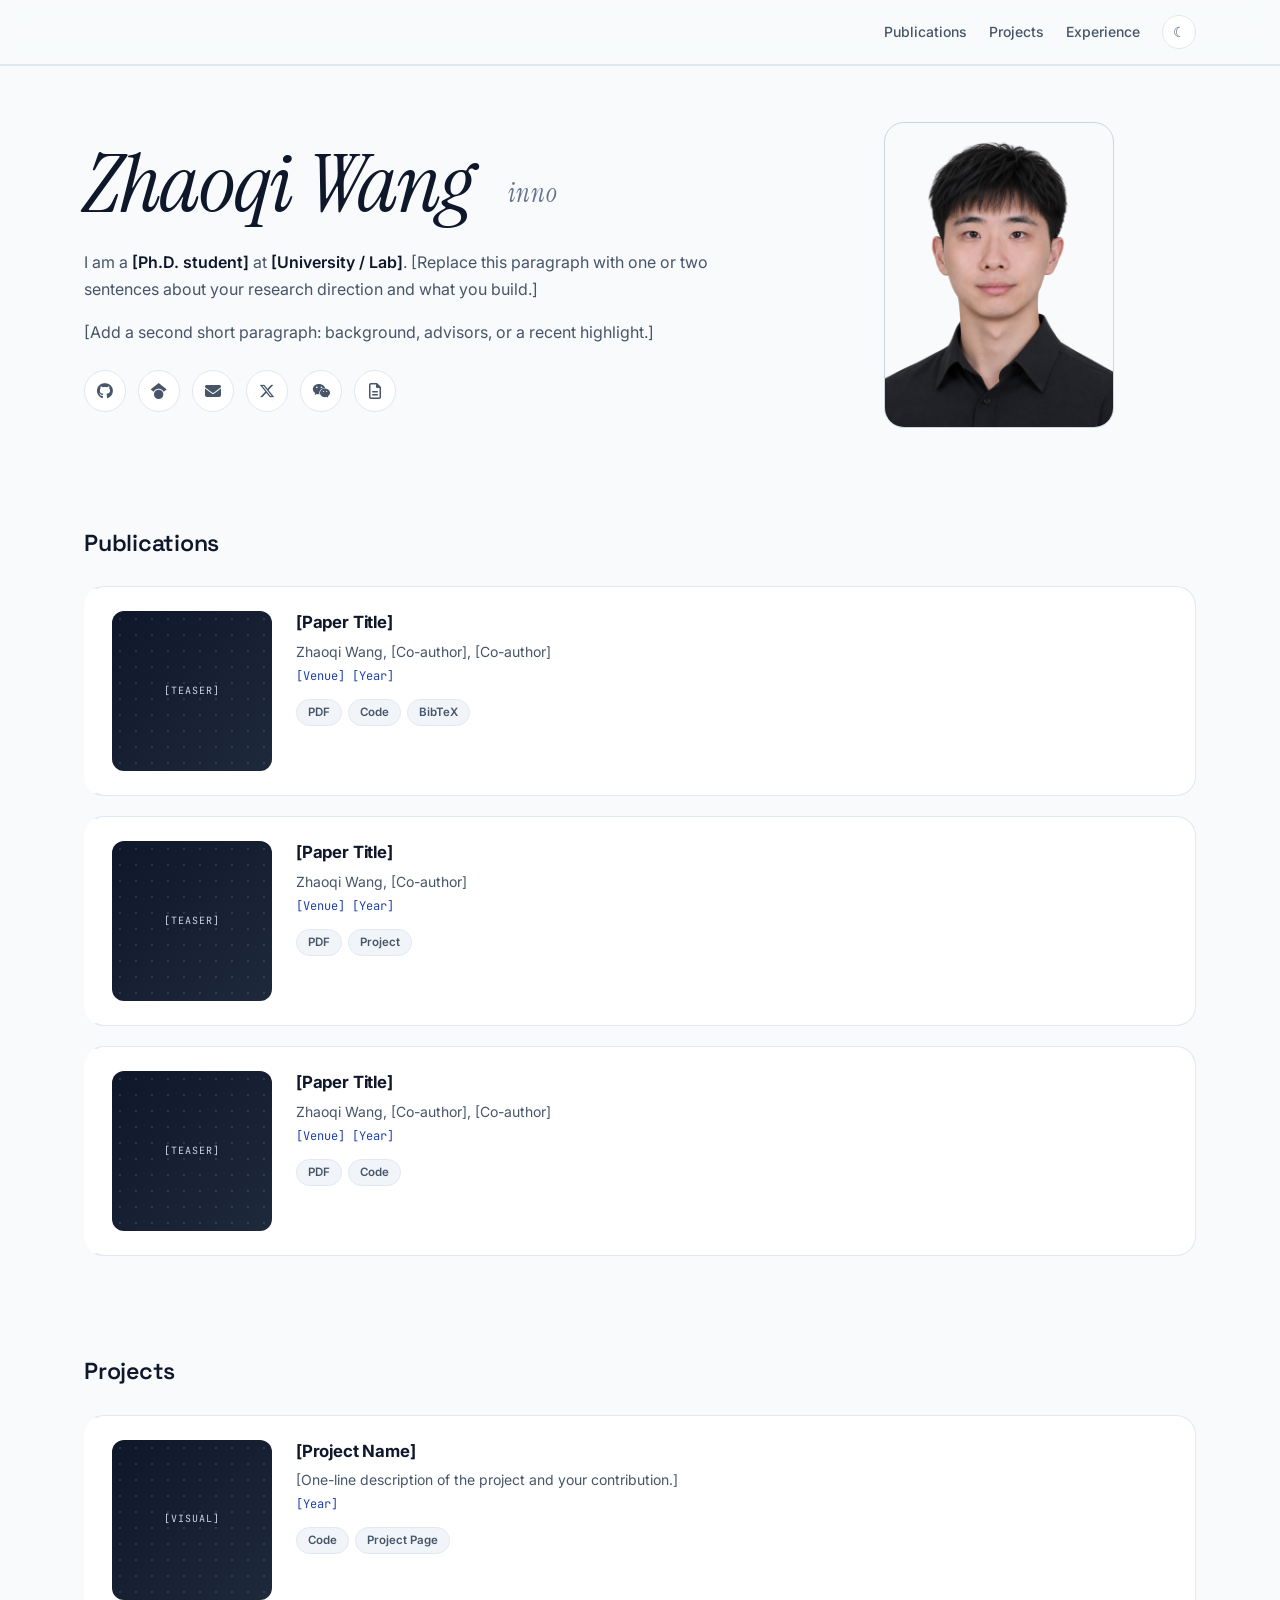
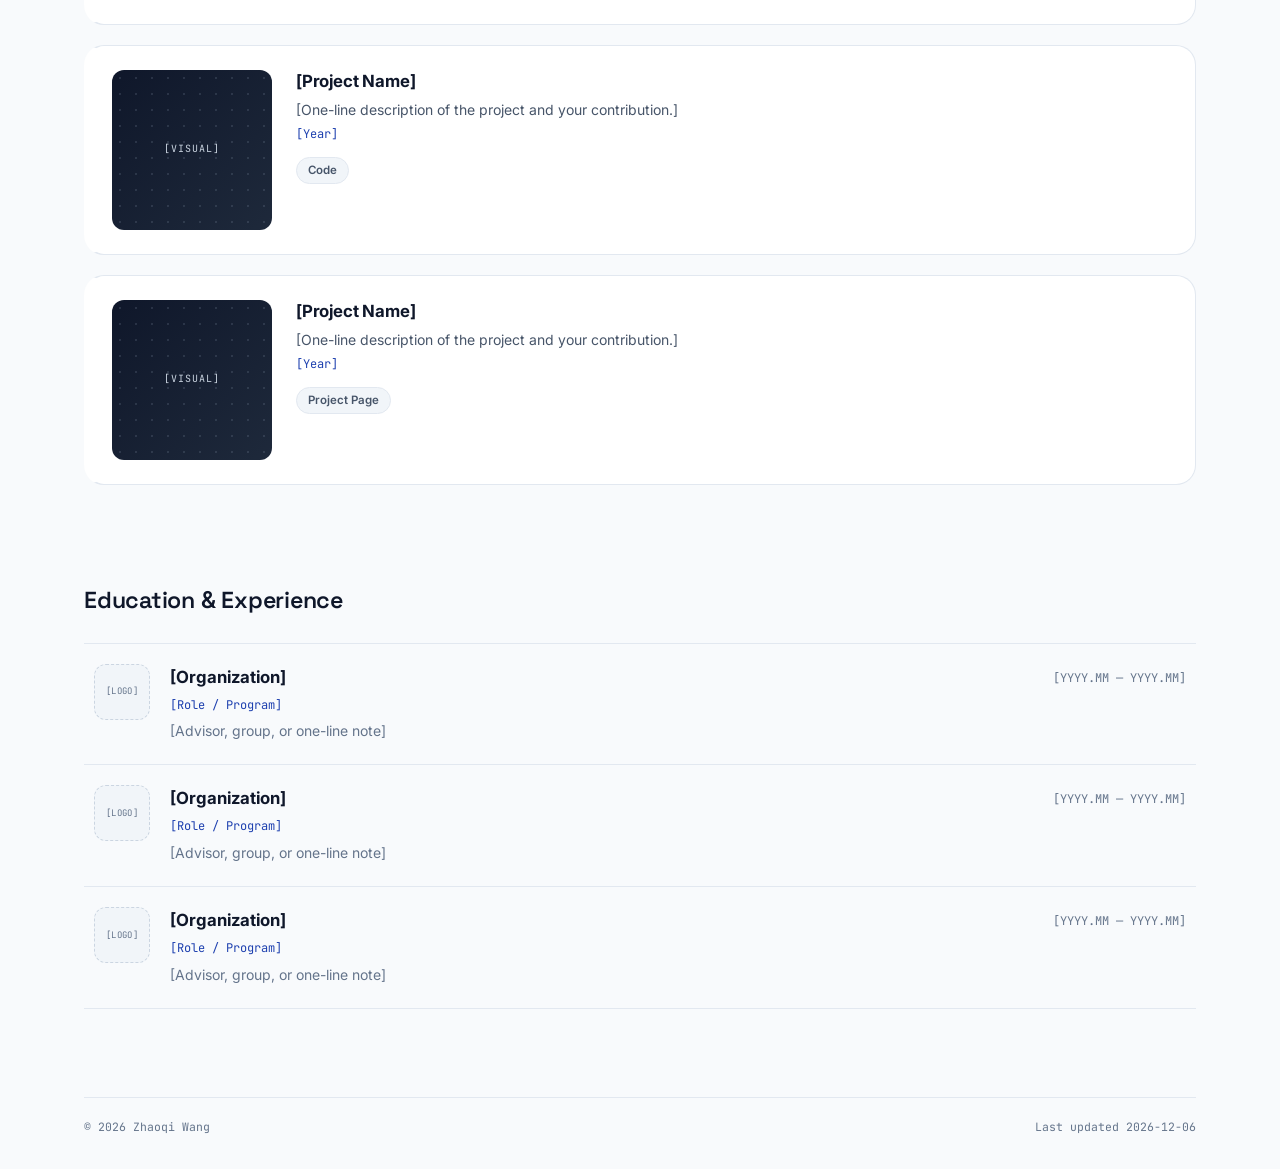
==== commit f6497fe9: "✨ feat: add transparent portrait and works pages 1. index.html: replace the portrait source, wrap it" ====
--- a/index.html
+++ b/index.html
@@ -33,7 +33,7 @@
         site.css, site.js       page CSS and JS
         assets/figures/         images, videos, logos, and the portrait
         assets/files/           CV and other page documents
-        work/                   independent subpages; copy work/_template/
+        works/                  independent subpages; copy works/_template/
     -->
 
     <a class="skip-link" href="#main">Skip to content</a>
@@ -100,7 +100,9 @@
             </div>
 
             <div class="hero-photo">
-                <img class="profile-photo" src="assets/figures/portrait.jpg" alt="ZhaoQi Wang">
+                <div class="profile-frame">
+                    <img class="profile-photo" src="assets/figures/portrait.png" alt="ZhaoQi Wang">
+                </div>
             </div>
         </div>
     </section>
@@ -110,9 +112,9 @@
         <h2 class="section-title" id="publications-title">Publications</h2>
 
         <!-- TODO: duplicate .pcard for each paper.
-             Paper media: put the teaser in work/<paper-slug>/assets/images/ and the PDF/BibTeX in
-             work/<paper-slug>/assets/files/. Replace the .thumb span with
-             <img class="thumb-media" src="./work/<paper-slug>/assets/images/teaser.png" alt="">. -->
+             Paper media: put the teaser in works/<paper-slug>/assets/images/ and the PDF/BibTeX in
+             works/<paper-slug>/assets/files/. Replace the .thumb span with
+             <img class="thumb-media" src="./works/<paper-slug>/assets/images/teaser.png" alt="">. -->
         <div class="card-list">
             <article class="pcard">
                 <div class="thumb" aria-hidden="true"><span>[Teaser]</span></div>
@@ -161,8 +163,8 @@
         <h2 class="section-title" id="projects-title">Projects</h2>
 
         <!-- TODO: duplicate .pcard for each project.
-             Project pages: copy work/_template/ to work/<page-slug>/ and link the card
-             to ./work/<page-slug>/. -->
+             Project pages: copy works/_template/ to works/<page-slug>/ and link the card
+             to ./works/<page-slug>/. -->
         <div class="card-list">
             <article class="pcard">
                 <div class="thumb" aria-hidden="true"><span>[Visual]</span></div>
--- a/site.css
+++ b/site.css
@@ -321,11 +321,12 @@
 .hero-photo {
     display: flex;
     align-items: center;
-    justify-content: center;
-}
-
-.profile-photo,
+    justify-content: flex-start;
+}
+
 .profile-placeholder {
+    display: grid;
+    place-items: center;
     width: 220px;
     height: 220px;
     border-radius: 50%;
@@ -336,8 +337,19 @@
         0 24px 70px -15px rgba(30, 64, 175, 0.50);
 }
 
+.profile-frame {
+    width: 230px;
+    border: 1px solid #cbd5e1;
+    border-radius: var(--radius);
+    background: transparent;
+    overflow: hidden;
+    transform: translateX(-72px);
+}
+
 .profile-photo {
-    object-fit: cover;
+    display: block;
+    width: 100%;
+    height: auto;
 }
 
 .profile-placeholder {
@@ -622,6 +634,7 @@
         gap: 36px;
     }
     .hero-photo { justify-content: flex-start; }
+    .profile-frame { transform: none; }
     .hero-section { padding-top: 44px; }
 }
 
@@ -644,8 +657,8 @@
     .nav-inner,
     .page { padding-left: 16px; padding-right: 16px; }
     .site-footer { padding-left: 16px; padding-right: 16px; }
-    .profile-photo,
     .profile-placeholder { width: 180px; height: 180px; }
+    .profile-frame { width: 190px; }
     .icon-btn { width: 40px; height: 40px; }
     .footer-inner { flex-direction: column; align-items: flex-start; }
     .back-to-top { right: 16px; bottom: 16px; }
@@ -653,6 +666,7 @@
 
 /* ===== dark-mode component overrides ===== */
 html.dark .profile-placeholder { border-color: #334155; }
+html.dark .profile-frame { border-color: #30363d; }
 html.dark .exp-logo { border-color: #334155; }
 html.dark .thumb { background: linear-gradient(135deg, #020617 0%, #0f172a 100%); }
 html.dark .skip-link { color: #0d1117; }
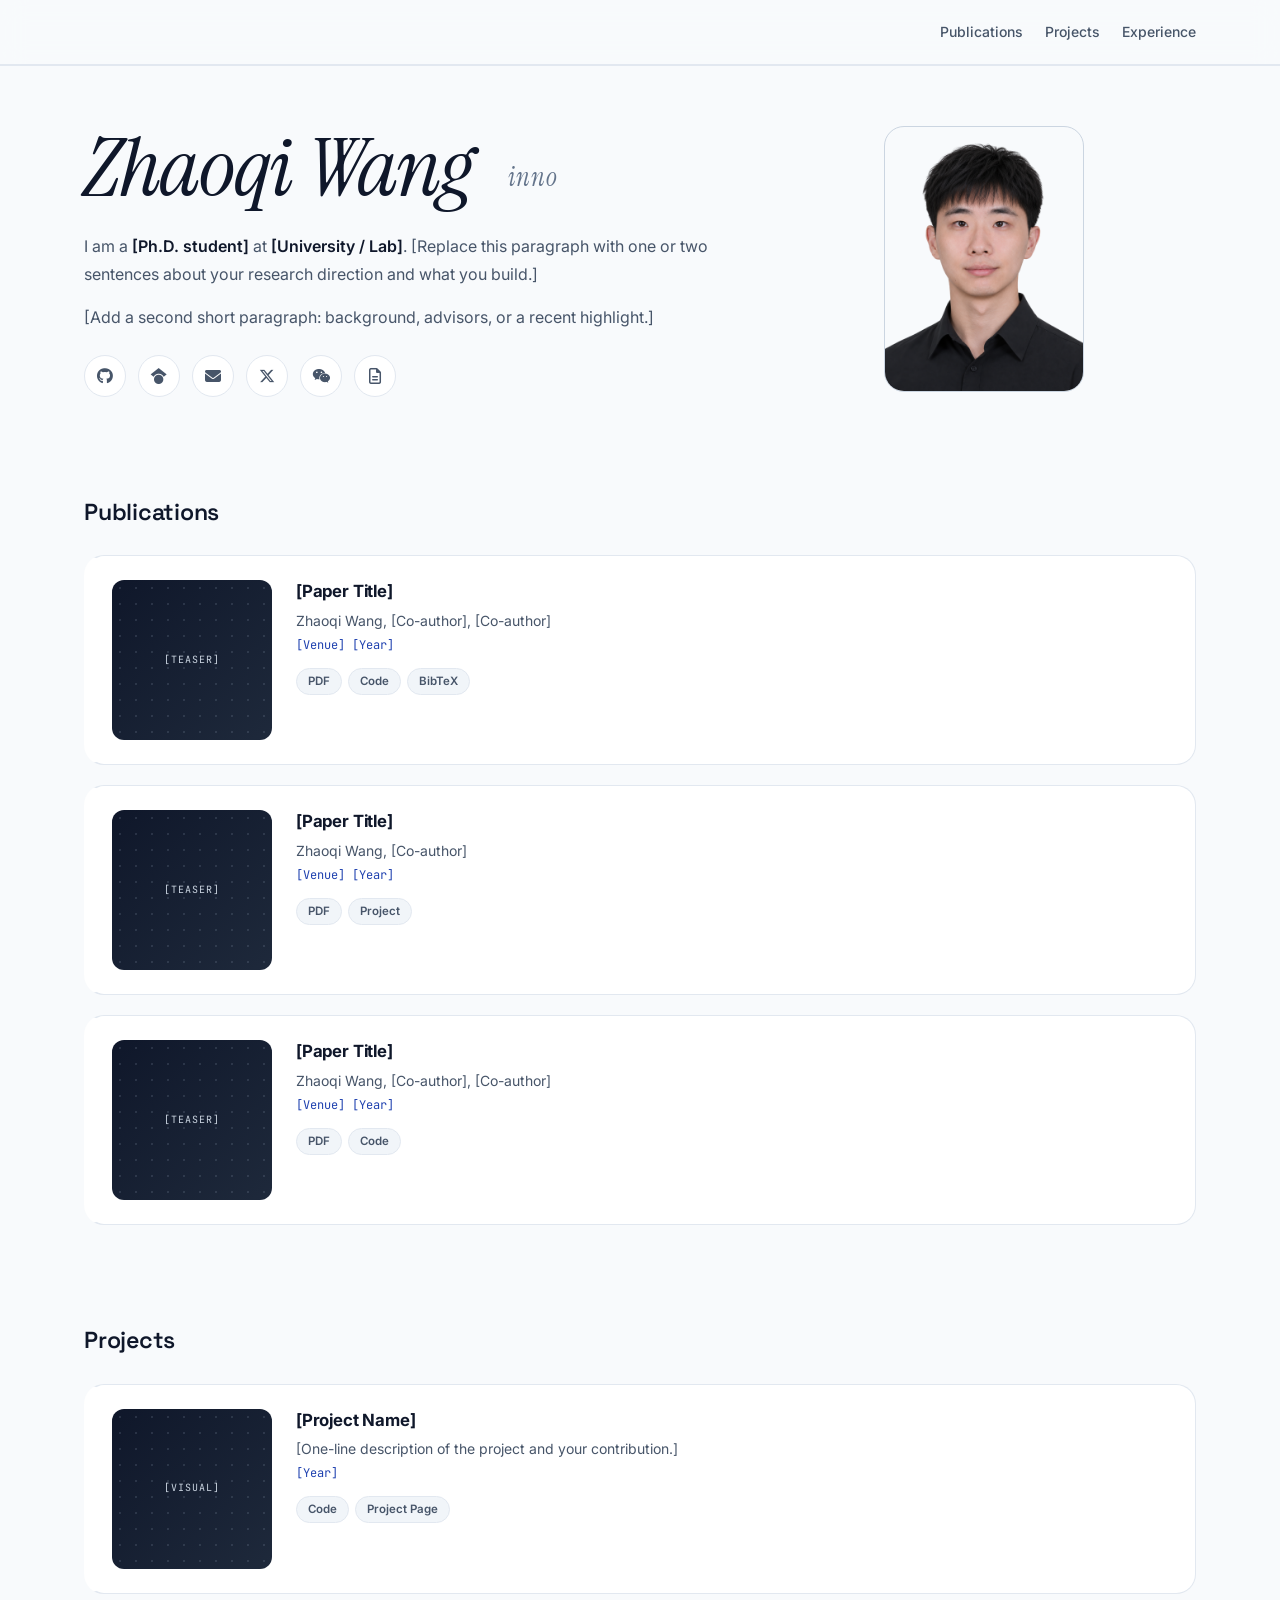
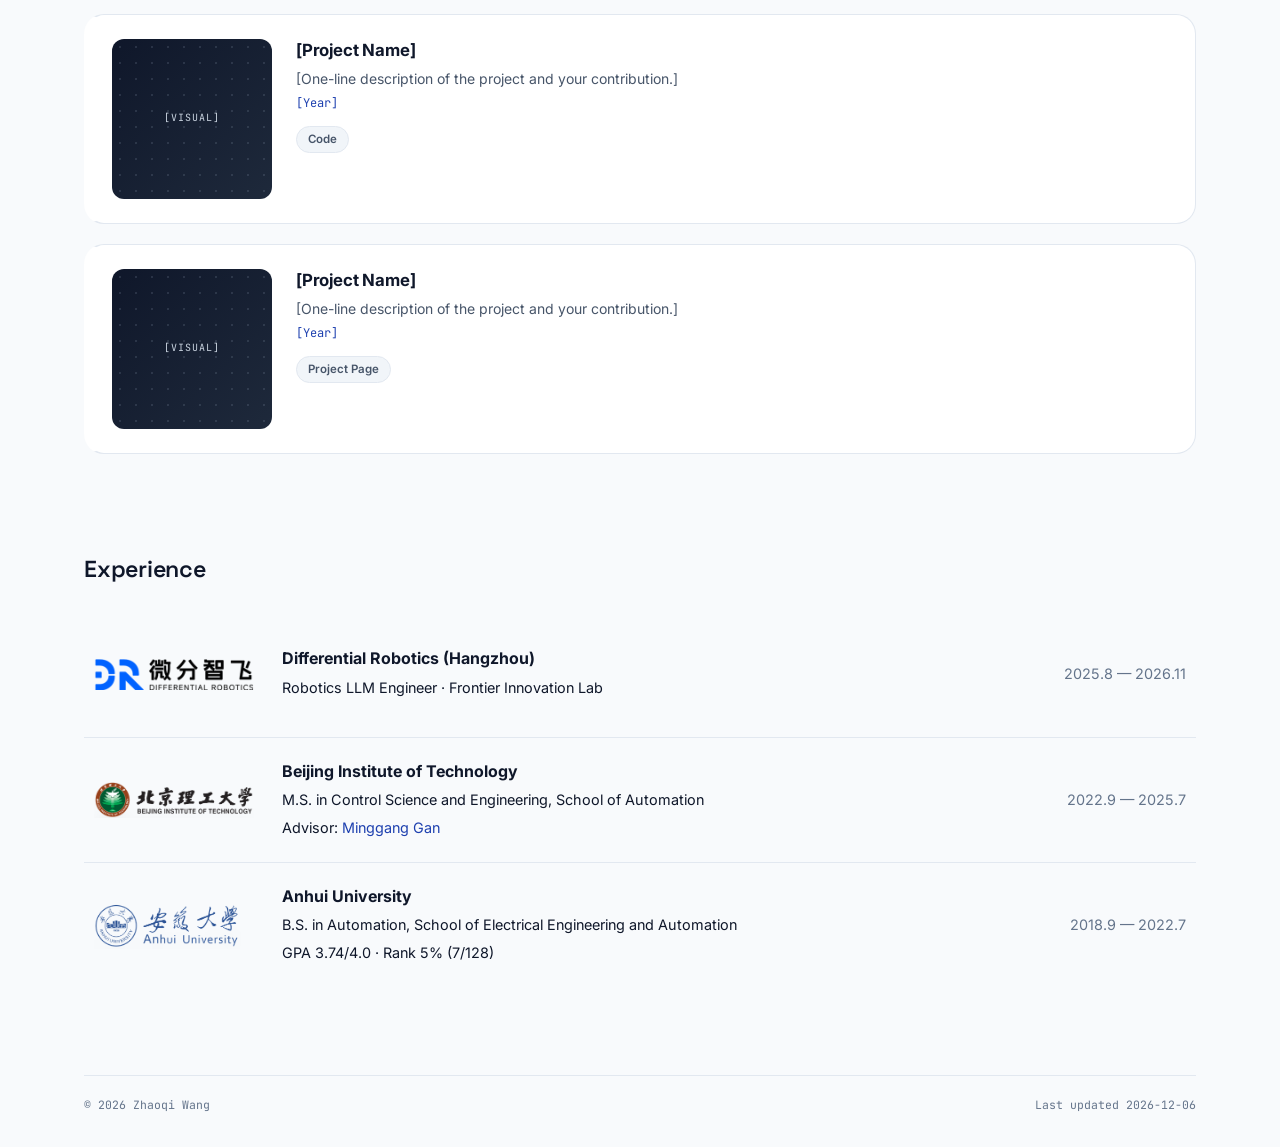
==== commit 52ceb1c4: "✨ feat: update experience section and light theme 1. index.html: add experience logos and details, u" ====
--- a/index.html
+++ b/index.html
@@ -3,7 +3,8 @@
 <head>
     <meta charset="UTF-8">
     <meta name="viewport" content="width=device-width, initial-scale=1.0">
-    <title>ZhaoQi Wang</title>
+    <meta name="color-scheme" content="light">
+    <title>Zhaoqi Wang</title>
     <meta name="description" content="Personal homepage of Zhaoqi Wang (inno) — [one-line research statement].">
 
     <link rel="icon" href="./assets/figures/icon.svg">
@@ -12,16 +13,6 @@
     <link rel="preconnect" href="https://fonts.gstatic.com" crossorigin>
     <link href="https://fonts.googleapis.com/css2?family=Inter:wght@300;400;500;600;700;800&family=Instrument+Serif:ital@1&family=JetBrains+Mono:wght@400;500&family=Space+Grotesk:wght@500;600&display=swap" rel="stylesheet">
     <link rel="stylesheet" href="https://cdnjs.cloudflare.com/ajax/libs/font-awesome/6.5.0/css/all.min.css">
-
-    <script>
-        (function () {
-            try {
-                var saved = localStorage.getItem('theme');
-                var dark = saved ? saved === 'dark' : window.matchMedia('(prefers-color-scheme: dark)').matches;
-                if (dark) document.documentElement.classList.add('dark');
-            } catch (e) {}
-        })();
-    </script>
 
     <link rel="stylesheet" href="site.css">
     <script src="site.js" defer></script>
@@ -48,9 +39,6 @@
                     <a href="#projects">Projects</a>
                     <a href="#experience">Experience</a>
                 </div>
-                <button class="theme-toggle" id="themeToggle" type="button" aria-label="Switch to dark mode" aria-pressed="false">
-                    <span class="theme-icon" aria-hidden="true">☾</span>
-                </button>
             </div>
         </div>
     </nav>
@@ -207,38 +195,37 @@
 
     <!-- ================== EXPERIENCE ================== -->
     <section id="experience" class="section reveal" aria-labelledby="experience-title">
-        <h2 class="section-title" id="experience-title">Education <span class="amp">&amp;</span> Experience</h2>
+        <h2 class="section-title" id="experience-title">Experience</h2>
 
         <!-- TODO: replace rows; add or delete .exp-row as needed. Keep this logo / info / date layout. -->
         <div class="exp-list">
             <div class="exp-row">
-                <div class="exp-logo" aria-hidden="true">[Logo]</div>
+                <div class="exp-logo" aria-hidden="true"><img src="assets/figures/logo-diffrobot.png" alt="" loading="lazy"></div>
                 <div class="exp-info">
-                    <b>[Organization]</b>
-                    <p class="role">[Role / Program]</p>
-                    <p>[Advisor, group, or one-line note]</p>
-                </div>
-                <div class="exp-date">[YYYY.MM — YYYY.MM]</div>
+                    <b>Differential Robotics (Hangzhou)</b>
+                    <p class="role">Robotics LLM Engineer · Frontier Innovation Lab</p>
+                </div>
+                <div class="exp-date">2025.8 — 2026.11</div>
             </div>
 
             <div class="exp-row">
-                <div class="exp-logo" aria-hidden="true">[Logo]</div>
+                <div class="exp-logo" aria-hidden="true"><img src="assets/figures/logo-bit.png" alt="" loading="lazy"></div>
                 <div class="exp-info">
-                    <b>[Organization]</b>
-                    <p class="role">[Role / Program]</p>
-                    <p>[Advisor, group, or one-line note]</p>
-                </div>
-                <div class="exp-date">[YYYY.MM — YYYY.MM]</div>
+                    <b>Beijing Institute of Technology</b>
+                    <p class="role">M.S. in Control Science and Engineering, School of Automation</p>
+                    <p>Advisor: <a href="https://ac.bit.edu.cn/szdw/jsml/mssbyznxtyjs1/97d1ce88418b416481f03322cf511b70.htm" target="_blank" rel="noopener">Minggang Gan</a></p>
+                </div>
+                <div class="exp-date">2022.9 — 2025.7</div>
             </div>
 
             <div class="exp-row">
-                <div class="exp-logo" aria-hidden="true">[Logo]</div>
+                <div class="exp-logo" aria-hidden="true"><img class="logo-ahu" src="assets/figures/logo-ahu.png" alt="" loading="lazy"></div>
                 <div class="exp-info">
-                    <b>[Organization]</b>
-                    <p class="role">[Role / Program]</p>
-                    <p>[Advisor, group, or one-line note]</p>
-                </div>
-                <div class="exp-date">[YYYY.MM — YYYY.MM]</div>
+                    <b>Anhui University</b>
+                    <p class="role">B.S. in Automation, School of Electrical Engineering and Automation</p>
+                    <p>GPA 3.74/4.0 · Rank 5% (7/128)</p>
+                </div>
+                <div class="exp-date">2018.9 — 2022.7</div>
             </div>
         </div>
     </section>
--- a/site.css
+++ b/site.css
@@ -33,30 +33,11 @@
     --ease: cubic-bezier(0.2, 0.7, 0.2, 1);
 }
 
-html.dark {
-    color-scheme: dark;
-    --brand: #93c5fd;
-    --brand-2: #a5b4fc;
-    --brand-hover: #bfdbfe;
-    --brand-gradient: linear-gradient(135deg, #93c5fd 0%, #a5b4fc 100%);
-
-    --bg: #0d1117;
-    --surface: #161b22;
-    --border: #21262d;
-    --border-subtle: #161b22;
-
-    --text: #e6edf3;
-    --text-soft: #c9d1d9;
-    --text-muted: #8b949e;
-
-    --shadow-card: 0 16px 48px -12px rgba(0, 0, 0, 0.55);
-    --shadow-soft: 0 8px 24px -12px rgba(0, 0, 0, 0.55);
-}
-
 /* ===== reset & base ===== */
 *, *::before, *::after { box-sizing: border-box; }
 
 html {
+    color-scheme: light;
     background: var(--bg);
     scroll-behavior: smooth;
     -webkit-text-size-adjust: 100%;
@@ -111,7 +92,6 @@
 #main:focus { outline: none; }
 
 /* Controls that require JavaScript */
-.no-js .theme-toggle,
 .no-js .wechat-btn { display: none; }
 
 /* ===== reading progress ===== */
@@ -127,11 +107,6 @@
     box-shadow: 0 0 14px rgba(21, 71, 255, 0.35);
 }
 
-html.dark .progress-bar {
-    background-image: linear-gradient(90deg, #fb923c 0%, #f472b6 50%, #60a5fa 100%);
-    box-shadow: 0 0 14px rgba(96, 165, 250, 0.45);
-}
-
 /* ===== nav ===== */
 .nav-bar {
     position: sticky;
@@ -186,23 +161,6 @@
 }
 .nav-links a:hover { color: var(--text); }
 .nav-links a:hover::after { left: 0; right: 0; }
-
-.theme-toggle {
-    display: inline-flex;
-    align-items: center;
-    justify-content: center;
-    flex-shrink: 0;
-    width: 34px;
-    height: 34px;
-    border: 1px solid var(--border);
-    border-radius: 50%;
-    background: var(--surface);
-    color: var(--text-soft);
-    font-size: 14px;
-    cursor: pointer;
-    transition: color 0.15s ease, border-color 0.15s ease;
-}
-.theme-toggle:hover { color: var(--brand); border-color: var(--brand); }
 
 /* ===== layout ===== */
 .page {
@@ -338,7 +296,7 @@
 }
 
 .profile-frame {
-    width: 230px;
+    width: 200px;
     border: 1px solid #cbd5e1;
     border-radius: var(--radius);
     background: transparent;
@@ -381,11 +339,6 @@
     font-weight: 600;
     letter-spacing: -0.01em;
     color: var(--text);
-}
-
-.amp {
-    font-family: var(--font-sans);
-    font-weight: 600;
 }
 
 /* ===== paper / project cards ===== */
@@ -502,18 +455,21 @@
 
 /* ===== experience (kept layout: logo / info / date) ===== */
 .exp-list {
+    display: grid;
+    grid-auto-rows: 1fr;
     margin-top: 24px;
-    border-top: 1px solid var(--border);
 }
 
 .exp-row {
     display: grid;
-    grid-template-columns: 56px minmax(0, 1fr) auto;
-    gap: 20px;
-    align-items: start;
+    grid-template-columns: 160px minmax(0, 1fr) auto;
+    gap: 28px;
+    align-items: center;
     padding: 20px 10px;
-    border-bottom: 1px solid var(--border);
     transition: background 0.2s ease, padding 0.2s ease, box-shadow 0.2s ease, border-radius 0.2s ease;
+}
+.exp-row + .exp-row {
+    border-top: 1px solid var(--border);
 }
 .exp-row:hover {
     padding-left: 16px;
@@ -524,43 +480,49 @@
 
 .exp-logo {
     display: grid;
-    place-items: center;
-    width: 56px;
+    place-items: center start;
+    width: 160px;
     height: 56px;
-    border: 1px dashed #cbd5e1;
-    border-radius: var(--radius-sm);
-    background: var(--border-subtle);
-    font-family: var(--font-mono);
-    font-size: 9px;
-    letter-spacing: 0.04em;
-    text-transform: uppercase;
-    color: var(--text-muted);
-    text-align: center;
-    overflow-wrap: anywhere;
-}
-
-.exp-info { min-width: 0; }
+    overflow: hidden;
+}
+
+.exp-logo img {
+    width: 100%;
+    height: 100%;
+    object-fit: contain;
+    object-position: left center;
+}
+
+.exp-logo img.logo-ahu {
+    width: 92%;
+    height: 92%;
+}
+
+.exp-info {
+    min-width: 0;
+    color: var(--text);
+}
 .exp-info b {
-    font-size: 1.05rem;
+    font-size: 1rem;
     font-weight: 700;
+    color: var(--text);
 }
 .exp-info .role {
     margin: 4px 0;
-    font-family: var(--font-mono);
-    font-size: 12px;
-    color: var(--brand);
+    font-family: inherit;
+    font-size: 0.9rem;
+    color: var(--text);
 }
 .exp-info p {
     margin: 2px 0;
-    font-size: 0.875rem;
-    color: var(--text-muted);
+    font-size: 0.9rem;
+    color: var(--text);
     overflow-wrap: anywhere;
 }
 
 .exp-date {
-    padding-top: 5px;
-    font-family: var(--font-mono);
-    font-size: 12px;
+    font-family: inherit;
+    font-size: 0.9rem;
     color: var(--text-muted);
     white-space: nowrap;
 }
@@ -645,10 +607,10 @@
     .thumb { width: 100%; height: 200px; }
 
     .exp-row {
-        grid-template-columns: 48px minmax(0, 1fr);
-        gap: 16px;
+        grid-template-columns: 120px minmax(0, 1fr);
+        gap: 20px;
     }
-    .exp-logo { width: 48px; height: 48px; }
+    .exp-logo { width: 120px; height: 48px; }
     .exp-date { grid-column: 2; padding-top: 0; }
 
 }
@@ -658,21 +620,11 @@
     .page { padding-left: 16px; padding-right: 16px; }
     .site-footer { padding-left: 16px; padding-right: 16px; }
     .profile-placeholder { width: 180px; height: 180px; }
-    .profile-frame { width: 190px; }
+    .profile-frame { width: 160px; }
     .icon-btn { width: 40px; height: 40px; }
     .footer-inner { flex-direction: column; align-items: flex-start; }
     .back-to-top { right: 16px; bottom: 16px; }
 }
-
-/* ===== dark-mode component overrides ===== */
-html.dark .profile-placeholder { border-color: #334155; }
-html.dark .profile-frame { border-color: #30363d; }
-html.dark .exp-logo { border-color: #334155; }
-html.dark .thumb { background: linear-gradient(135deg, #020617 0%, #0f172a 100%); }
-html.dark .skip-link { color: #0d1117; }
-html.dark .link-pill:hover { color: #0d1117; }
-html.dark .back-to-top:hover { color: #0d1117; }
-html.dark ::selection { background: rgba(147, 197, 253, 0.25); }
 
 /* ===== reduced motion ===== */
 @media (prefers-reduced-motion: reduce) {
